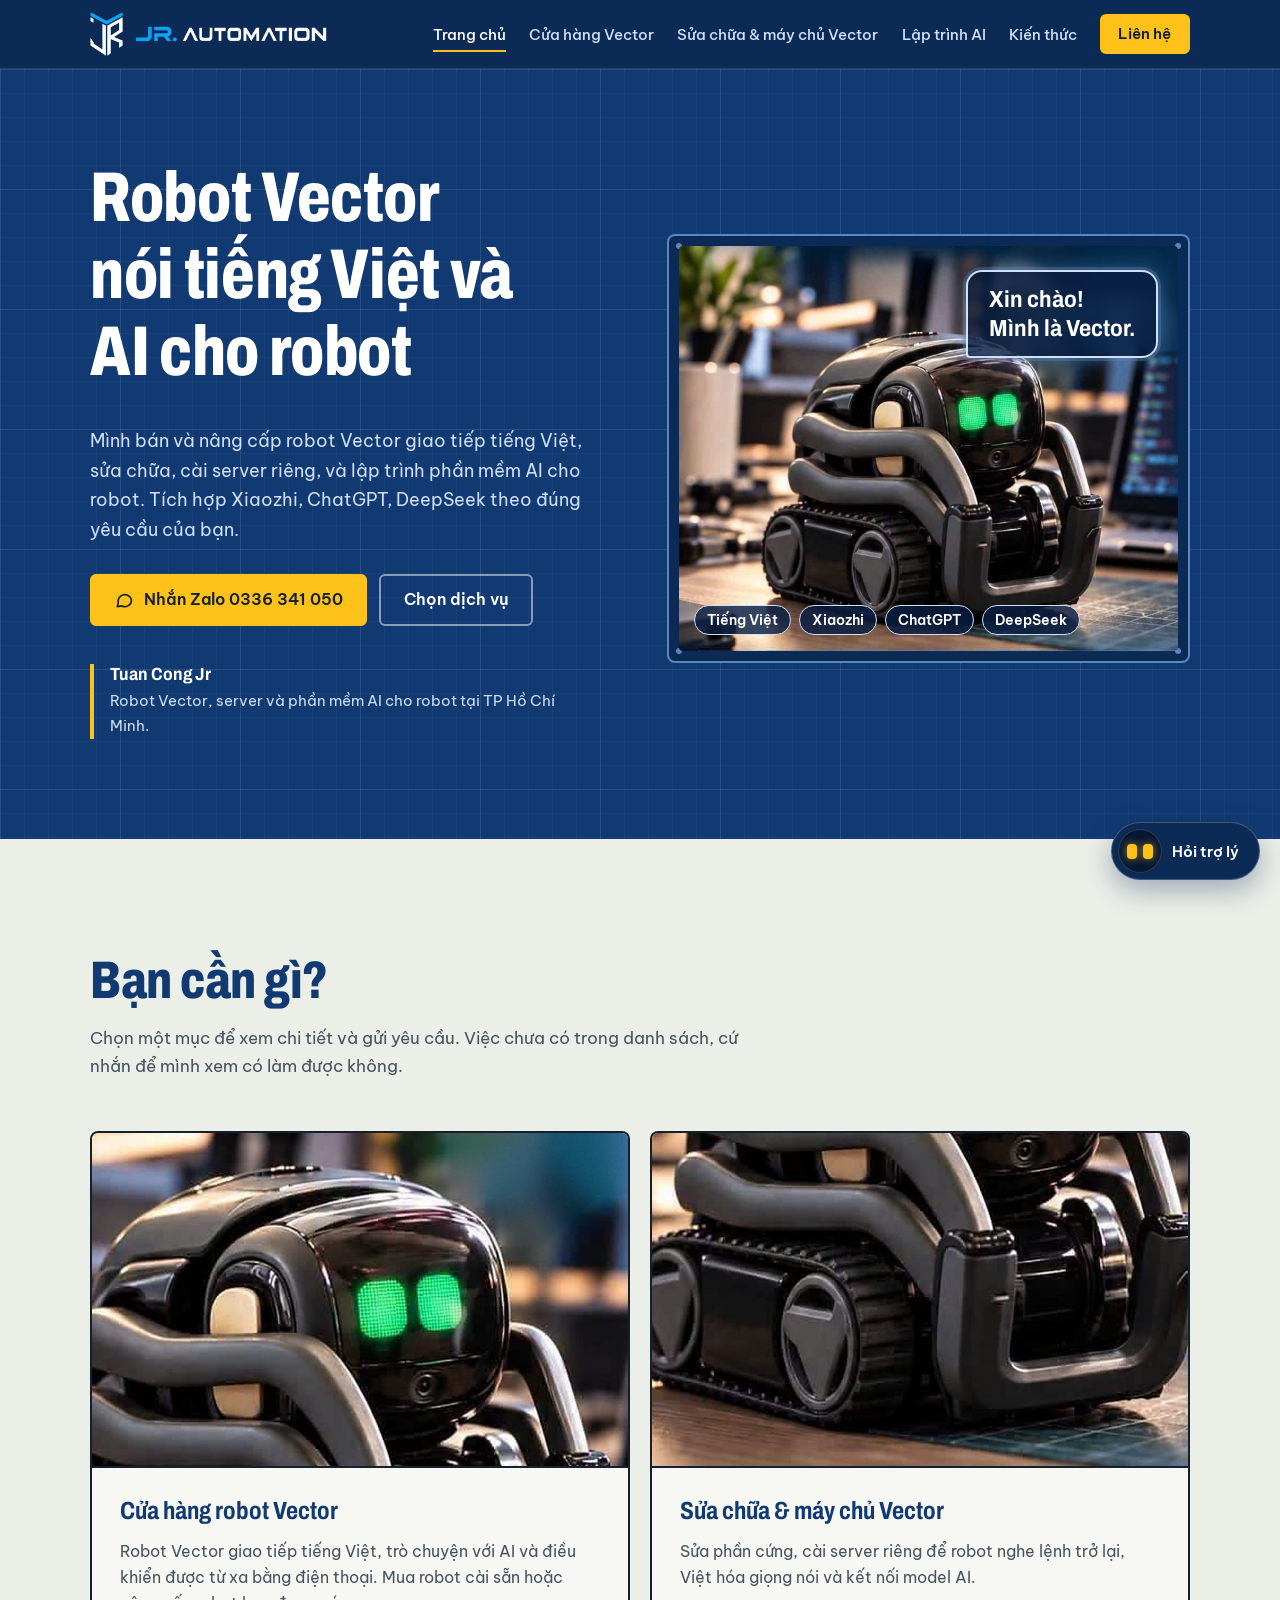
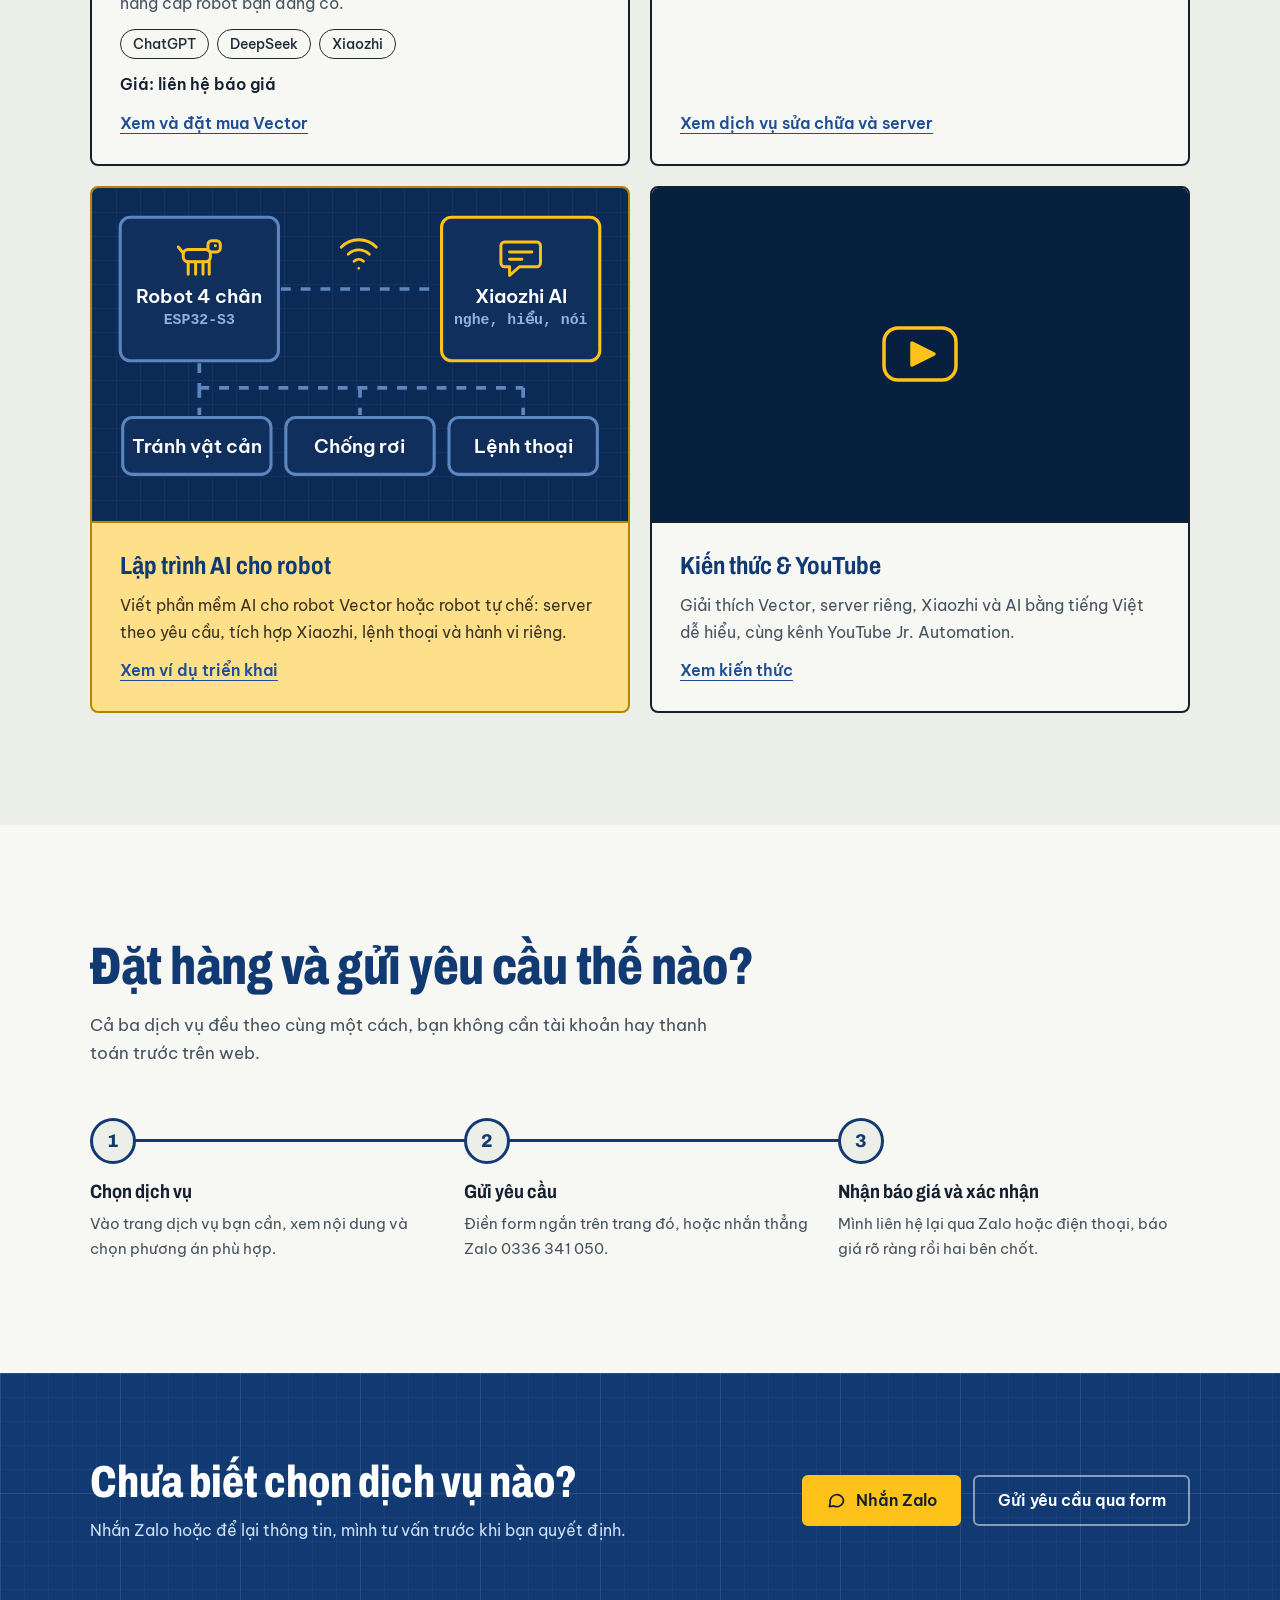
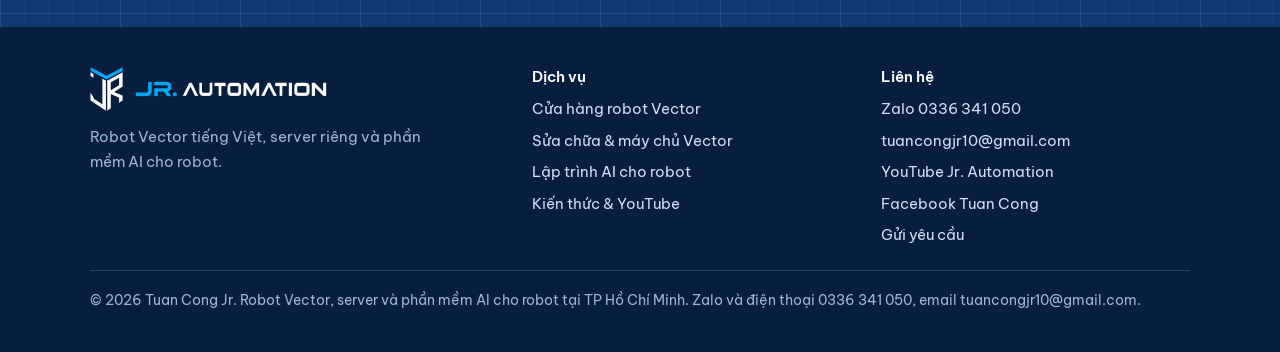
==== index.html @ 3cc57e96 "Trợ lý: xưng em, gọi khách anh/chị; thêm bảo hành sửa chữa 6 tháng Co-Authored-By: Claude Opus 5.5 <" ====
<!DOCTYPE html>
<html lang="vi">
<head>
<meta charset="utf-8">
<meta name="viewport" content="width=device-width, initial-scale=1">
<title>Jr. Automation | Robot Vector tiếng Việt và lập trình AI cho robot</title>
<meta name="description" content="Bán và nâng cấp robot Vector giao tiếp tiếng Việt, sửa chữa, cài server riêng, lập trình phần mềm AI cho robot, tích hợp Xiaozhi, ChatGPT, DeepSeek tại TP.HCM. Zalo 0336 341 050.">
<meta name="author" content="Tuan Cong Jr">
<meta name="theme-color" content="#0B2A55">
<link rel="canonical" href="https://tuancongjr10.github.io/jrautomation/">
<link rel="icon" type="image/png" sizes="32x32" href="assets/img/favicon-32.png">
<link rel="icon" type="image/png" sizes="64x64" href="assets/img/favicon-64.png">
<link rel="apple-touch-icon" href="assets/img/apple-touch-icon.png">

<meta property="og:type" content="website">
<meta property="og:locale" content="vi_VN">
<meta property="og:site_name" content="Jr. Automation">
<meta property="og:title" content="Jr. Automation | Robot Vector tiếng Việt và lập trình AI cho robot">
<meta property="og:description" content="Robot Vector tiếng Việt, server riêng và phần mềm AI cho robot, tích hợp Xiaozhi, ChatGPT, DeepSeek.">
<meta property="og:url" content="https://tuancongjr10.github.io/jrautomation/">
<meta property="og:image" content="https://tuancongjr10.github.io/jrautomation/assets/img/og-image.png">
<meta property="og:image:width" content="1200">
<meta property="og:image:height" content="630">
<meta name="twitter:card" content="summary_large_image">

<link rel="preload" href="assets/fonts/archivo-latin-wdth-normal.woff2" as="font" type="font/woff2" crossorigin>
<link rel="preload" href="assets/fonts/archivo-vietnamese-wdth-normal.woff2" as="font" type="font/woff2" crossorigin>
<link rel="stylesheet" href="assets/css/style.css?v=20261128d">
<script type="application/ld+json">
{
  "@context": "https://schema.org",
  "@type": "ProfessionalService",
  "name": "Jr. Automation",
  "description": "Bán và nâng cấp robot Vector giao tiếp tiếng Việt, sửa chữa và cài server riêng cho Vector, lập trình phần mềm AI cho robot, tích hợp Xiaozhi, ChatGPT, DeepSeek tại TP Hồ Chí Minh.",
  "url": "https://tuancongjr10.github.io/jrautomation/",
  "image": "https://tuancongjr10.github.io/jrautomation/assets/img/og-image.png",
  "telephone": "+84336341050",
  "email": "tuancongjr10@gmail.com",
  "address": {
    "@type": "PostalAddress",
    "streetAddress": "16i, đường Hiệp Thành 13",
    "addressLocality": "Phường Tân Thới Hiệp",
    "addressRegion": "TP Hồ Chí Minh",
    "addressCountry": "VN"
  },
  "areaServed": "VN",
  "founder": { "@type": "Person", "name": "Tuan Cong" },
  "knowsAbout": ["Robot Vector", "Wire-Pod", "Xiaozhi", "Lập trình AI cho robot", "Server riêng cho robot", "ChatGPT", "DeepSeek"],
  "sameAs": [
    "https://web.facebook.com/cong.idol.773?locale=vi_VN",
    "https://www.youtube.com/channel/UCqWKhlzt7eQtGVNYoNAj-9w"
  ]
}
</script>
</head>
<body>
<a class="skip" href="#noi-dung">Chuyển đến nội dung</a>

<header class="header on-dark">
  <div class="wrap header__row">
    <a class="brand" href="./" aria-label="Jr. Automation, về trang chủ">
      <img class="brand__mark" src="assets/img/logo-mark.png" width="33" height="44" alt="">
      <img class="brand__word" src="assets/img/logo-wordmark.png" width="190" height="16" alt="Jr. Automation">
    </a>
    <button class="nav__toggle" type="button" aria-expanded="false" aria-controls="menu" aria-label="Mở menu">
      <svg viewBox="0 0 24 24" fill="none" stroke="currentColor" stroke-width="2.2" stroke-linecap="round" aria-hidden="true"><path d="M4 7h16M4 12h16M4 17h16"/></svg>
    </button>
    <nav class="nav" id="menu" aria-label="Menu chính">
      <ul class="nav__list">
        <li><a href="./" aria-current="page">Trang chủ</a></li>
        <li><a href="vector-store.html">Cửa hàng Vector</a></li>
        <li><a href="vector-server.html">Sửa chữa &amp; máy chủ Vector</a></li>
        <li><a href="lap-trinh-ai.html">Lập trình AI</a></li>
        <li><a href="kien-thuc.html">Kiến thức</a></li>
        <li><a class="btn btn--amber btn--sm" href="lien-he.html">Liên hệ</a></li>
      </ul>
    </nav>
  </div>
</header>

<main id="noi-dung">

<!-- ================= HERO ================= -->
<section class="hero on-dark" id="top" aria-labelledby="h1">
  <div class="wrap hero__grid">
    <div class="hero__text">
      <h1 id="h1">Robot Vector nói <span class="nw">tiếng Việt</span> và AI cho&nbsp;robot</h1>
      <p class="hero__lead">Mình bán và nâng cấp robot Vector giao tiếp tiếng Việt, sửa chữa, cài server riêng, và lập trình phần mềm AI cho robot. Tích hợp Xiaozhi, ChatGPT, DeepSeek theo đúng yêu cầu của bạn.</p>
      <div class="hero__cta">
        <a class="btn btn--amber" href="https://zalo.me/0336341050" target="_blank" rel="noopener"><svg viewBox="0 0 24 24" fill="none" stroke="currentColor" stroke-width="2" stroke-linecap="round" stroke-linejoin="round" aria-hidden="true"><path d="M21 12a8 8 0 0 1-11.6 7.1L4 20l1-4.6A8 8 0 1 1 21 12z"/></svg>Nhắn Zalo 0336 341 050</a>
        <a class="btn btn--ghost" href="#dich-vu">Chọn dịch vụ</a>
      </div>
      <p class="hero__who"><strong>Tuan Cong Jr</strong>Robot Vector, server và phần mềm AI cho robot tại TP Hồ Chí Minh.</p>
    </div>

    <div class="stage stage--photo">
      <div class="photo-frame">
        <img src="assets/img/vector/vector-hero.jpg" width="782" height="635" alt="Robot Anki Vector màu đen, đôi mắt xanh lá, đặt trên bàn làm việc cạnh máy tính">
        <p class="speech">Xin chào!<br>Mình là Vector.</p>
        <ul class="photo-tags" aria-label="Điểm nổi bật">
          <li>Tiếng Việt</li><li>Xiaozhi</li><li>ChatGPT</li><li>DeepSeek</li>
        </ul>
      </div>
    </div>
  </div>
</section>

<!-- ================= CHỌN DỊCH VỤ ================= -->
<section class="sec" id="dich-vu" aria-labelledby="h-dv">
  <div class="wrap">
    <div class="sec-head">
      <h2 id="h-dv">Bạn cần gì?</h2>
      <p>Chọn một mục để xem chi tiết và gửi yêu cầu. Việc chưa có trong danh sách, cứ nhắn để mình xem có làm được không.</p>
    </div>

    <div class="svc-grid">
      <article class="svc">
        <div class="svc__media"><img src="assets/img/vector/vector-mat.jpg" width="720" height="450" loading="lazy" alt="Cận cảnh mặt robot Vector với hai mắt xanh lá"></div>
        <div class="svc__body">
          <h3>Cửa hàng robot Vector</h3>
          <p>Robot Vector giao tiếp tiếng Việt, trò chuyện với AI và điều khiển được từ xa bằng điện thoại. Mua robot cài sẵn hoặc nâng cấp robot bạn đang có.</p>
          <div class="tile__foot"><div class="chips"><span class="chip">ChatGPT</span><span class="chip">DeepSeek</span><span class="chip">Xiaozhi</span></div><p class="price-line">Giá: liên hệ báo giá</p><a class="tile__go" href="vector-store.html">Xem và đặt mua Vector</a></div>
        </div>
      </article>

      <article class="svc">
        <div class="svc__media"><img src="assets/img/vector/vector-banh-xich.jpg" width="750" height="468" loading="lazy" alt="Cận cảnh bánh xích và khung robot Vector"></div>
        <div class="svc__body">
          <h3>Sửa chữa &amp; máy chủ Vector</h3>
          <p>Sửa phần cứng, cài server riêng để robot nghe lệnh trở lại, Việt hóa giọng nói và kết nối model AI.</p>
          <div class="tile__foot"><a class="tile__go" href="vector-server.html">Xem dịch vụ sửa chữa và server</a></div>
        </div>
      </article>

      <article class="svc svc--amber">
        <div class="svc__media"><svg class="flow" viewBox="0 0 400 250" role="img" aria-label="Sơ đồ: robot 4 chân dùng ESP32-S3 kết nối Xiaozhi, kèm tránh vật cản, chống rơi và lệnh thoại"><rect class="box" x="6" y="14" width="128" height="116" rx="8"/><g class="ico" transform="translate(50.0 26) scale(1.0)"><rect x="7" y="14" width="22" height="10" rx="4"/><rect x="27" y="7" width="10" height="9" rx="3"/><path d="M11 24v10M17 24v10M23 24v10M28 24v10M33 11h.01M7 17l-4-5"/></g><text class="t1" x="70.0" y="83.0" text-anchor="middle">Robot 4 chân</text><text class="t2" x="70.0" y="100.0" text-anchor="middle">ESP32-S3</text><rect class="box box--hot" x="266" y="14" width="128" height="116" rx="8"/><g class="ico" transform="translate(310.0 26) scale(1.0)"><path d="M7 8h26a3 3 0 0 1 3 3v14a3 3 0 0 1-3 3H19l-8 7v-7H7a3 3 0 0 1-3-3V11a3 3 0 0 1 3-3z"/><path d="M11 16h18M11 22h10"/></g><text class="t1" x="330.0" y="83.0" text-anchor="middle">Xiaozhi AI</text><text class="t2" x="330.0" y="100.0" text-anchor="middle">nghe, hiểu, nói</text><path class="wire" d="M136 72H264"/><g class="ico" transform="translate(180 22) scale(0.95)"><path d="M5 17a21 21 0 0 1 30 0M11 23a13 13 0 0 1 18 0M16 29a6 6 0 0 1 8 0M20 35h.01"/></g><rect class="box" x="8" y="176" width="120" height="46" rx="8"/><text class="t1" x="68" y="205" text-anchor="middle">Tránh vật cản</text><rect class="box" x="140" y="176" width="120" height="46" rx="8"/><text class="t1" x="200" y="205" text-anchor="middle">Chống rơi</text><rect class="box" x="272" y="176" width="120" height="46" rx="8"/><text class="t1" x="332" y="205" text-anchor="middle">Lệnh thoại</text><path class="wire" d="M70 132V152M70 152H332M70 152V174M200 152V174M332 152V174"/></svg></div>
        <div class="svc__body">
          <h3>Lập trình AI cho robot</h3>
          <p>Viết phần mềm AI cho robot Vector hoặc robot tự chế: server theo yêu cầu, tích hợp Xiaozhi, lệnh thoại và hành vi riêng.</p>
          <div class="tile__foot"><a class="tile__go" href="lap-trinh-ai.html#vi-du">Xem ví dụ triển khai</a></div>
        </div>
      </article>

      <article class="svc">
        <div class="svc__media"><div class="yt__play" aria-hidden="true"><svg viewBox="0 0 84 84" fill="none" stroke="currentColor" stroke-width="3.5" stroke-linejoin="round"><rect x="6" y="16" width="72" height="52" rx="14"/><path d="M34 31l22 11-22 11z" fill="currentColor"/></svg></div></div>
        <div class="svc__body">
          <h3>Kiến thức &amp; YouTube</h3>
          <p>Giải thích Vector, server riêng, Xiaozhi và AI bằng tiếng Việt dễ hiểu, cùng kênh YouTube Jr. Automation.</p>
          <div class="tile__foot"><a class="tile__go" href="kien-thuc.html">Xem kiến thức</a></div>
        </div>
      </article>
    </div>
  </div>
</section>

<!-- ================= ĐẶT HÀNG ================= -->
<section class="sec sec--panel" id="cach-dat" aria-labelledby="h-cd">
  <div class="wrap">
    <div class="sec-head">
      <h2 id="h-cd">Đặt hàng và gửi yêu cầu thế nào?</h2>
      <p>Cả ba dịch vụ đều theo cùng một cách, bạn không cần tài khoản hay thanh toán trước trên web.</p>
    </div>
    <ol class="steps steps--3" style="list-style:none;padding:0;margin:0">
      <li class="step"><span class="step__n" aria-hidden="true">1</span><h3>Chọn dịch vụ</h3><p>Vào trang dịch vụ bạn cần, xem nội dung và chọn phương án phù hợp.</p></li>
      <li class="step"><span class="step__n" aria-hidden="true">2</span><h3>Gửi yêu cầu</h3><p>Điền form ngắn trên trang đó, hoặc nhắn thẳng Zalo 0336 341 050.</p></li>
      <li class="step"><span class="step__n" aria-hidden="true">3</span><h3>Nhận báo giá và xác nhận</h3><p>Mình liên hệ lại qua Zalo hoặc điện thoại, báo giá rõ ràng rồi hai bên chốt.</p></li>
    </ol>
  </div>
</section>

<!-- ================= KÊU GỌI ================= -->
<section class="cta contact on-dark" aria-labelledby="h-cta">
  <div class="wrap cta__row">
    <div>
      <h2 id="h-cta">Chưa biết chọn dịch vụ nào?</h2>
      <p>Nhắn Zalo hoặc để lại thông tin, mình tư vấn trước khi bạn quyết định.</p>
    </div>
    <div class="cta__btns">
      <a class="btn btn--amber" href="https://zalo.me/0336341050" target="_blank" rel="noopener"><svg viewBox="0 0 24 24" fill="none" stroke="currentColor" stroke-width="2" stroke-linecap="round" stroke-linejoin="round" aria-hidden="true"><path d="M21 12a8 8 0 0 1-11.6 7.1L4 20l1-4.6A8 8 0 1 1 21 12z"/></svg>Nhắn Zalo</a>
      <a class="btn btn--ghost" href="lien-he.html">Gửi yêu cầu qua form</a>
    </div>
  </div>
</section>

</main>

<footer class="footer on-dark">
  <div class="wrap">
    <div class="footer__cols">
      <div>
        <a class="brand" href="./" aria-label="Jr. Automation, về trang chủ">
          <img class="brand__mark" src="assets/img/logo-mark.png" width="33" height="44" alt="">
          <img class="brand__word" src="assets/img/logo-wordmark.png" width="190" height="16" alt="Jr. Automation">
        </a>
        <p class="footer__tag">Robot Vector tiếng Việt, server riêng và phần mềm AI cho robot.</p>
      </div>
      <div>
        <h2>Dịch vụ</h2>
        <ul>
          <li><a href="vector-store.html">Cửa hàng robot Vector</a></li>
          <li><a href="vector-server.html">Sửa chữa &amp; máy chủ Vector</a></li>
          <li><a href="lap-trinh-ai.html">Lập trình AI cho robot</a></li>
          <li><a href="kien-thuc.html">Kiến thức &amp; YouTube</a></li>
        </ul>
      </div>
      <div>
        <h2>Liên hệ</h2>
        <ul>
          <li><a href="https://zalo.me/0336341050" target="_blank" rel="noopener">Zalo 0336 341 050</a></li>
          <li><a href="mailto:tuancongjr10@gmail.com">tuancongjr10@gmail.com</a></li>
          <li><a href="https://www.youtube.com/channel/UCqWKhlzt7eQtGVNYoNAj-9w" target="_blank" rel="noopener">YouTube Jr. Automation</a></li>
          <li><a href="https://web.facebook.com/cong.idol.773?locale=vi_VN" target="_blank" rel="noopener">Facebook Tuan Cong</a></li>
          <li><a href="lien-he.html">Gửi yêu cầu</a></li>
        </ul>
      </div>
    </div>
    <p class="footer__copy">© 2026 Tuan Cong Jr. Robot Vector, server và phần mềm AI cho robot tại TP Hồ Chí Minh. Zalo và điện thoại 0336 341 050, email tuancongjr10@gmail.com.</p>
  </div>
</footer>

<!-- Thanh liên hệ nhanh trên điện thoại -->
<div class="mbar on-dark">
  <a class="btn btn--ghost" href="tel:+84336341050">Gọi ngay</a>
  <a class="btn btn--amber" href="https://zalo.me/0336341050" target="_blank" rel="noopener">Nhắn Zalo</a>
</div>

<script src="assets/js/main.js?v=20261128d" defer></script>
<script src="assets/js/chatbot.js?v=20261128d" defer></script>
</body>
</html>
---- assets/css/style.css ----
/* Jr. Automation — style.css
   Ý tưởng: bản vẽ điện (blueprint) + bảng ladder. Màu lấy từ tủ điện:
   sơn xám men, xanh bản vẽ, đèn báo vàng hổ phách. */

/* ---------- Font (tự host, không phụ thuộc Google) ---------- */
@font-face{font-family:"Archivo";font-style:normal;font-weight:100 900;font-stretch:62% 125%;font-display:swap;
  src:url("../fonts/archivo-vietnamese-wdth-normal.woff2") format("woff2");
  unicode-range:U+0102-0103,U+0110-0111,U+0128-0129,U+0168-0169,U+01A0-01A1,U+01AF-01B0,U+0300-0301,U+0303-0304,U+0308-0309,U+0323,U+0329,U+1EA0-1EF9,U+20AB}
@font-face{font-family:"Archivo";font-style:normal;font-weight:100 900;font-stretch:62% 125%;font-display:swap;
  src:url("../fonts/archivo-latin-wdth-normal.woff2") format("woff2");
  unicode-range:U+0000-00FF,U+0131,U+0152-0153,U+02BB-02BC,U+02C6,U+02DA,U+02DC,U+0304,U+0308,U+0329,U+2000-206F,U+20AC,U+2122,U+2191,U+2193,U+2212,U+2215,U+FEFF,U+FFFD}
@font-face{font-family:"Be Vietnam Pro";font-style:normal;font-weight:400;font-display:swap;
  src:url("../fonts/be-vietnam-pro-vietnamese-400-normal.woff2") format("woff2");
  unicode-range:U+0102-0103,U+0110-0111,U+0128-0129,U+0168-0169,U+01A0-01A1,U+01AF-01B0,U+0300-0301,U+0303-0304,U+0308-0309,U+0323,U+0329,U+1EA0-1EF9,U+20AB}
@font-face{font-family:"Be Vietnam Pro";font-style:normal;font-weight:400;font-display:swap;
  src:url("../fonts/be-vietnam-pro-latin-400-normal.woff2") format("woff2");
  unicode-range:U+0000-00FF,U+0131,U+0152-0153,U+02BB-02BC,U+02C6,U+02DA,U+02DC,U+0304,U+0308,U+0329,U+2000-206F,U+20AC,U+2122,U+2191,U+2193,U+2212,U+2215,U+FEFF,U+FFFD}
@font-face{font-family:"Be Vietnam Pro";font-style:normal;font-weight:500;font-display:swap;
  src:url("../fonts/be-vietnam-pro-vietnamese-500-normal.woff2") format("woff2");
  unicode-range:U+0102-0103,U+0110-0111,U+0128-0129,U+0168-0169,U+01A0-01A1,U+01AF-01B0,U+0300-0301,U+0303-0304,U+0308-0309,U+0323,U+0329,U+1EA0-1EF9,U+20AB}
@font-face{font-family:"Be Vietnam Pro";font-style:normal;font-weight:500;font-display:swap;
  src:url("../fonts/be-vietnam-pro-latin-500-normal.woff2") format("woff2");
  unicode-range:U+0000-00FF,U+0131,U+0152-0153,U+02BB-02BC,U+02C6,U+02DA,U+02DC,U+0304,U+0308,U+0329,U+2000-206F,U+20AC,U+2122,U+2191,U+2193,U+2212,U+2215,U+FEFF,U+FFFD}
@font-face{font-family:"Be Vietnam Pro";font-style:normal;font-weight:600;font-display:swap;
  src:url("../fonts/be-vietnam-pro-vietnamese-600-normal.woff2") format("woff2");
  unicode-range:U+0102-0103,U+0110-0111,U+0128-0129,U+0168-0169,U+01A0-01A1,U+01AF-01B0,U+0300-0301,U+0303-0304,U+0308-0309,U+0323,U+0329,U+1EA0-1EF9,U+20AB}
@font-face{font-family:"Be Vietnam Pro";font-style:normal;font-weight:600;font-display:swap;
  src:url("../fonts/be-vietnam-pro-latin-600-normal.woff2") format("woff2");
  unicode-range:U+0000-00FF,U+0131,U+0152-0153,U+02BB-02BC,U+02C6,U+02DA,U+02DC,U+0304,U+0308,U+0329,U+2000-206F,U+20AC,U+2122,U+2191,U+2193,U+2212,U+2215,U+FEFF,U+FFFD}

/* ---------- Token ---------- */
:root{
  --paper:#ECEEE8;        /* sơn men tủ điện */
  --panel:#F7F8F4;
  --ink:#14202E;
  --ink-2:#46535F;
  --blue:#123A72;         /* xanh bản vẽ */
  --blue-deep:#0B2A55;
  --blue-mid:#1F4E92;
  --bp-line:#5C86BE;      /* nét bản vẽ */
  --ice:#CFE0F7;
  --amber:#FFC21A;        /* đèn báo có điện */
  --amber-soft:#FFE08A;
  --red:#D6342B;
  --green:#2E9E5B;
  --rule:#C5CBC2;
  --focus:#1F4E92;
  --head:"Archivo",system-ui,-apple-system,"Segoe UI",Roboto,sans-serif;
  --body:"Be Vietnam Pro",system-ui,-apple-system,"Segoe UI",Roboto,sans-serif;
  --mono:ui-monospace,SFMono-Regular,Menlo,Consolas,monospace;
  --r:8px;
}

*,*::before,*::after{box-sizing:border-box}
html{scroll-behavior:smooth;-webkit-text-size-adjust:100%}
body{margin:0;background:var(--paper);color:var(--ink);font:400 1rem/1.65 var(--body);-webkit-font-smoothing:antialiased}
img,svg{max-width:100%}
a{color:inherit}
h1,h2,h3,p,ul,dl,dd{margin:0}
ul{padding:0;list-style:none}
:focus-visible{outline:3px solid var(--focus);outline-offset:3px;border-radius:4px}
.on-dark :focus-visible{outline-color:var(--amber)}
.skip{position:absolute;left:-999px;top:8px;background:var(--amber);color:var(--ink);padding:10px 16px;border-radius:6px;z-index:100;font-weight:600}
.skip:focus{left:12px}
[id]{scroll-margin-top:84px}

.wrap{width:100%;max-width:1180px;margin-inline:auto;padding-inline:clamp(20px,4vw,40px)}
.sec{padding-block:clamp(64px,9vw,112px)}
.sec--panel{background:var(--panel)}
.nw{white-space:nowrap}

/* ---------- Nút ---------- */
.btn{display:inline-flex;align-items:center;justify-content:center;gap:.6em;padding:.85em 1.4em;min-height:48px;border:2px solid transparent;border-radius:6px;font:600 1rem/1.2 var(--body);text-decoration:none;cursor:pointer;transition:background-color .15s,border-color .15s,color .15s}
.btn svg{width:1.25em;height:1.25em;flex:none}
.btn--amber{background:var(--amber);border-color:var(--amber);color:var(--ink)}
.btn--amber:hover{background:#FFD04D;border-color:#FFD04D}
.btn--ghost{border-color:rgba(255,255,255,.5);color:#fff}
.btn--ghost:hover{border-color:#fff;background:rgba(255,255,255,.08)}
.btn--blue{background:var(--blue);border-color:var(--blue);color:#fff}
.btn--blue:hover{background:var(--blue-mid);border-color:var(--blue-mid)}
.btn--sm{min-height:40px;padding:.55em 1.1em;font-size:.95rem}

/* ---------- Header ---------- */
.header{position:sticky;top:0;z-index:50;background:var(--blue-deep);color:#fff;border-bottom:1px solid rgba(255,255,255,.12)}
.header__row{display:flex;align-items:center;justify-content:space-between;gap:20px;min-height:68px}
.brand{display:flex;align-items:center;gap:12px;text-decoration:none;color:#fff}
.brand img{display:block;max-width:none;flex:none}
.brand__mark{height:44px;width:auto}
.brand__word{height:16px;width:auto}
.nav__list{display:flex;align-items:center;gap:clamp(14px,1.8vw,24px)}
.nav__list a:not(.btn){color:var(--ice);text-decoration:none;font-weight:500;font-size:.95rem;padding:6px 0;border-bottom:2px solid transparent}
.nav__list a:not(.btn):hover,.nav__list a[aria-current="page"]:not(.btn){color:#fff;border-bottom-color:var(--amber)}
.nav__toggle{display:none;background:none;border:2px solid rgba(255,255,255,.4);color:#fff;border-radius:6px;width:46px;height:46px;cursor:pointer;align-items:center;justify-content:center}
.nav__toggle svg{width:24px;height:24px}

/* ---------- Hero ---------- */
.hero{position:relative;overflow:hidden;color:#fff;background-color:var(--blue);
  background-image:
    linear-gradient(rgba(255,255,255,.07) 1px,transparent 1px),
    linear-gradient(90deg,rgba(255,255,255,.07) 1px,transparent 1px),
    linear-gradient(rgba(255,255,255,.035) 1px,transparent 1px),
    linear-gradient(90deg,rgba(255,255,255,.035) 1px,transparent 1px);
  background-size:120px 120px,120px 120px,24px 24px,24px 24px;
  padding-block:clamp(48px,7vw,92px) clamp(56px,8vw,100px)}
.hero__grid{display:grid;grid-template-columns:minmax(0,1fr) minmax(0,1.02fr);gap:clamp(32px,5vw,72px);align-items:center}
.hero h1{font:800 clamp(2.55rem,5.5vw,4.5rem)/1.1 var(--head);font-stretch:74%;letter-spacing:-.005em;text-wrap:balance;margin-bottom:.5em}
.hero__lead{font-size:1.12rem;color:var(--ice);max-width:34em}
.hero__cta{display:flex;flex-wrap:wrap;gap:12px;margin-top:30px}
.hero__who{margin-top:38px;padding-left:16px;border-left:4px solid var(--amber);color:var(--ice);font-size:.95rem;max-width:32em}
.hero__who strong{display:block;color:#fff;font:700 1.1rem/1.3 var(--head);font-stretch:88%;margin-bottom:2px}

/* Bảng mô phỏng */
.stage{position:relative;background:var(--blue-deep);border:2px solid var(--bp-line);border-radius:var(--r);padding:20px 18px 18px;
  background-image:radial-gradient(circle,var(--bp-line) 2.5px,transparent 3.5px),radial-gradient(circle,var(--bp-line) 2.5px,transparent 3.5px),radial-gradient(circle,var(--bp-line) 2.5px,transparent 3.5px),radial-gradient(circle,var(--bp-line) 2.5px,transparent 3.5px);
  background-size:8px 8px;background-repeat:no-repeat;
  background-position:6px 6px,calc(100% - 6px) 6px,6px calc(100% - 6px),calc(100% - 6px) calc(100% - 6px)}
.stage__title{font:600 .9rem/1.4 var(--body);color:var(--ice);margin:0 8px 10px}
.stage svg{display:block;width:100%;height:auto}
.stage__note{margin:14px 8px 0;font-size:.875rem;line-height:1.55;color:var(--ice)}




/* ---------- Tiêu đề mục ---------- */
.sec-head{max-width:42rem;margin-bottom:clamp(32px,4vw,56px)}
.sec-head h1,.sec-head h2,.h2{font:800 clamp(2.05rem,4.3vw,3.3rem)/1.12 var(--head);font-stretch:76%;letter-spacing:-.005em;color:var(--blue);text-wrap:balance}
.sec-head p{margin-top:14px;color:var(--ink-2);font-size:1.07rem;max-width:38em}

/* ---------- Dịch vụ ---------- */
.bento{display:grid;grid-template-columns:repeat(6,minmax(0,1fr));gap:16px}
.tile{grid-column:span 2;position:relative;display:flex;flex-direction:column;gap:14px;padding:clamp(22px,2.6vw,32px);background:var(--panel);border:2px solid var(--ink);border-radius:var(--r)}
.tile--wide{grid-column:span 4}
.tile--half{grid-column:span 3}
.tile--blue{background:var(--blue);border-color:var(--blue-deep);color:#fff}
.tile--amber{background:var(--amber-soft);border-color:#B78400}
.tile__icon{width:44px;height:44px;flex:none;fill:none;stroke:currentColor;stroke-width:2.2;stroke-linecap:round;stroke-linejoin:round;color:var(--blue-mid)}
.tile--blue .tile__icon{color:var(--amber)}
.tile h3{font:700 1.55rem/1.18 var(--head);font-stretch:80%}
.tile p{color:var(--ink-2)}
.tile--blue p{color:var(--ice)}
.tile--amber p{color:#3A3320}
.ticks{display:grid;gap:9px}
.ticks li{position:relative;padding-left:20px}
.ticks li::before{content:"";position:absolute;left:0;top:.62em;width:9px;height:9px;background:var(--blue-mid);border-radius:2px}
.tile--blue .ticks li::before{background:var(--amber)}
.tile--wide .ticks{grid-template-columns:repeat(2,minmax(0,1fr));column-gap:28px}
.chips{display:flex;flex-wrap:wrap;gap:8px;margin-top:auto;padding-top:6px}
.chip{padding:4px 12px;border:1.5px solid currentColor;border-radius:999px;font-size:.85rem;font-weight:500;line-height:1.5;opacity:.95}
.tile--blue .chip{color:var(--ice)}

/* ---------- Dự án ---------- */
.proj{display:grid;grid-template-columns:minmax(180px,250px) minmax(0,1fr);gap:clamp(20px,4vw,56px);padding-block:30px;border-top:2px solid var(--ink)}
.proj:last-child{border-bottom:2px solid var(--ink)}
.proj__meta{color:var(--ink-2);font-size:.95rem;line-height:1.5}
.proj__meta b{display:block;color:var(--ink);font-weight:600;margin-bottom:2px}
.proj h3{font:700 1.6rem/1.2 var(--head);font-stretch:80%;color:var(--blue);margin-bottom:10px;text-wrap:balance}
.proj--lead h3{font-size:clamp(1.9rem,3.2vw,2.5rem);font-stretch:76%}
.proj p{max-width:46em;color:var(--ink-2)}
.proj .chips{margin-top:16px;padding-top:0}
.proj .chip{color:var(--blue);border-color:var(--bp-line)}
.proj__link{display:inline-block;margin-top:14px;font-weight:600;color:var(--blue-mid);text-underline-offset:4px}
.proj__link:hover{color:var(--blue)}

/* ---------- Quy trình ---------- */
.steps{counter-reset:s;display:grid;grid-template-columns:repeat(5,minmax(0,1fr));gap:22px;position:relative}
.steps::before{content:"";position:absolute;left:23px;width:calc(80% + 17.6px);top:21px;height:3px;background:var(--blue)}
.step{position:relative}
.step__n{position:relative;display:grid;place-items:center;width:46px;height:46px;border-radius:50%;background:var(--paper);border:3px solid var(--blue);font:800 1.15rem/1 var(--head);color:var(--blue);margin-bottom:16px}
.step h3{font:700 1.2rem/1.25 var(--head);font-stretch:84%;margin-bottom:8px;color:var(--ink)}
.step p{font-size:.95rem;color:var(--ink-2);line-height:1.6}
.steps--3{grid-template-columns:repeat(3,minmax(0,1fr))}
.steps--3::before{width:calc(66.667% + 14.667px)}
.steps--4{grid-template-columns:repeat(4,minmax(0,1fr))}
.steps--4::before{width:calc(75% + 16.5px)}

/* ---------- Giới thiệu ---------- */
.about{display:grid;grid-template-columns:minmax(0,.8fr) minmax(0,1.4fr);gap:clamp(32px,6vw,88px);align-items:start}
.id{position:sticky;top:96px;background:var(--blue);color:#fff;border-radius:var(--r);padding:30px 28px;overflow:hidden;
  background-image:linear-gradient(rgba(255,255,255,.07) 1px,transparent 1px),linear-gradient(90deg,rgba(255,255,255,.07) 1px,transparent 1px);background-size:28px 28px}
.id__logo{display:block;height:96px;width:auto;margin-bottom:20px}
.id h3{font:800 1.9rem/1.15 var(--head);font-stretch:78%}
.id p{color:var(--ice);margin-top:6px;font-size:.98rem}
.id__rail{display:flex;gap:14px;margin-top:22px;flex-wrap:wrap}
.id__rail a{color:#fff;font-weight:600;text-underline-offset:4px;font-size:.95rem}
.about__text p+p{margin-top:14px}
.about__text p{max-width:40em;color:var(--ink-2);font-size:1.05rem}
.about__text .h2{margin-bottom:20px}
.skills{margin-top:30px;display:grid;gap:0;border-top:2px solid var(--ink)}
.skills div{display:grid;grid-template-columns:190px minmax(0,1fr);gap:16px;padding:14px 0;border-bottom:1px solid var(--rule)}
.skills dt{font-weight:600;color:var(--ink)}
.skills dd{color:var(--ink-2)}
.how{margin-top:28px;display:grid;gap:12px}
.how li{position:relative;padding-left:26px;color:var(--ink-2)}
.how li::before{content:"";position:absolute;left:0;top:.5em;width:14px;height:3px;background:var(--blue);box-shadow:0 8px 0 var(--blue)}
.how li{padding-left:26px}
.how li b{color:var(--ink);font-weight:600}

/* ---------- Hỏi đáp ---------- */
.faq{max-width:52rem}
.faq details{border-top:1px solid var(--rule)}
.faq details:last-child{border-bottom:1px solid var(--rule)}
.faq summary{list-style:none;cursor:pointer;display:flex;justify-content:space-between;align-items:center;gap:20px;padding:20px 4px;font:700 1.2rem/1.35 var(--head);font-stretch:88%;color:var(--ink)}
.faq summary::-webkit-details-marker{display:none}
.faq summary::after{content:"";flex:none;width:14px;height:14px;background:
  linear-gradient(var(--blue),var(--blue)) center/100% 3px no-repeat,
  linear-gradient(var(--blue),var(--blue)) center/3px 100% no-repeat;transition:transform .2s}
.faq details[open] summary::after{transform:rotate(45deg)}
.faq details>div{padding:0 4px 22px;max-width:44em;color:var(--ink-2)}
.faq details>div p+p,.faq details>div ul{margin-top:10px}
.faq details>div ul li{position:relative;padding-left:20px;margin-top:6px}
.faq details>div ul li::before{content:"";position:absolute;left:0;top:.62em;width:8px;height:8px;background:var(--blue-mid);border-radius:2px}

/* ---------- Liên hệ ---------- */
.contact{position:relative;color:#fff;background-color:var(--blue);
  background-image:
    linear-gradient(rgba(255,255,255,.07) 1px,transparent 1px),
    linear-gradient(90deg,rgba(255,255,255,.07) 1px,transparent 1px),
    linear-gradient(rgba(255,255,255,.035) 1px,transparent 1px),
    linear-gradient(90deg,rgba(255,255,255,.035) 1px,transparent 1px);
  background-size:120px 120px,120px 120px,24px 24px,24px 24px}
.contact .sec-head h1,.contact .sec-head h2{color:#fff}
.contact .sec-head p{color:var(--ice)}
.contact__grid{display:grid;grid-template-columns:minmax(0,.95fr) minmax(0,1.05fr);gap:clamp(28px,5vw,64px);align-items:start}
.info{display:grid;gap:22px}
.info li{display:grid;grid-template-columns:44px minmax(0,1fr);gap:14px;align-items:start}
.info__ico{display:grid;place-items:center;width:44px;height:44px;border:2px solid var(--bp-line);border-radius:6px;color:var(--amber)}
.info__ico svg{width:22px;height:22px;fill:none;stroke:currentColor;stroke-width:2;stroke-linecap:round;stroke-linejoin:round}
.info__k{display:block;color:var(--ice);font-size:.9rem;line-height:1.4}
.info__v{font:700 1.25rem/1.35 var(--head);font-stretch:90%;color:#fff;text-decoration:none;overflow-wrap:anywhere}
a.info__v:hover{text-decoration:underline;text-underline-offset:4px}
.info__v--plain{font-weight:600;font-family:var(--body);font-size:1.02rem;line-height:1.55;font-stretch:100%}
.info__sub{display:inline-block;margin-top:4px;color:var(--amber-soft);font-size:.92rem}

.form{background:var(--panel);color:var(--ink);border-radius:var(--r);border:2px solid var(--ink);padding:clamp(22px,3vw,34px);display:grid;gap:16px}
.form h3{font:800 1.6rem/1.2 var(--head);font-stretch:80%;color:var(--blue)}
.form__row{display:grid;grid-template-columns:1fr 1fr;gap:16px}
.field{display:grid;gap:6px}
.field label{font-weight:600;font-size:.95rem}
.field input,.field select,.field textarea{width:100%;font:400 1rem/1.5 var(--body);color:var(--ink);background:#fff;border:2px solid #8D9AA8;border-radius:6px;padding:11px 12px;min-height:48px}
.field textarea{min-height:130px;resize:vertical}
.field input:focus,.field select:focus,.field textarea:focus{border-color:var(--blue);outline:3px solid rgba(31,78,146,.35);outline-offset:0}
.field small{color:var(--ink-2);font-size:.85rem;line-height:1.4}
.form .hp{position:absolute;left:-9999px;width:1px;height:1px;opacity:0}
.form__foot{display:flex;flex-wrap:wrap;align-items:center;gap:14px}
.form__foot span{color:var(--ink-2);font-size:.9rem;max-width:22em;line-height:1.45}

/* ---------- Footer ---------- */
.footer{background:#071E3F;color:var(--ice);padding-block:40px;font-size:.93rem}
.footer__row{display:flex;flex-wrap:wrap;gap:20px 40px;justify-content:space-between;align-items:center}
.footer nav{display:flex;flex-wrap:wrap;gap:8px 22px}
.footer a{text-decoration:none;color:var(--ice)}
.footer a:hover{color:#fff;text-decoration:underline;text-underline-offset:4px}
.footer__copy{margin-top:22px;padding-top:18px;border-top:1px solid rgba(255,255,255,.14);color:#9DB6D8;font-size:.88rem}

/* ---------- Thanh liên hệ nhanh (điện thoại) ---------- */
.mbar{display:none}

/* ---------- Trang cảm ơn / 404 ---------- */
.solo{min-height:calc(100vh - 68px);display:grid;align-items:center;padding-block:64px}
.solo .h2{margin-bottom:14px}
.solo p{max-width:34em;color:var(--ink-2);font-size:1.08rem}
.solo .btn{margin-top:26px}

/* ---------- Responsive ---------- */
@media (max-width:1000px){
  .hero__grid{grid-template-columns:minmax(0,1fr)}
  .steps{grid-template-columns:minmax(0,1fr);gap:0}
  .steps::before{display:none}
  .step:not(:last-child)::after{content:"";position:absolute;left:22px;top:46px;bottom:0;width:3px;background:var(--blue)}
  .step{padding:0 0 28px 70px}
  .step__n{position:absolute;left:0;top:0;margin:0}
  .about{grid-template-columns:minmax(0,1fr)}
  .id{position:relative;top:auto}
  .contact__grid{grid-template-columns:minmax(0,1fr)}
}
@media (max-width:1120px){
  .nav__toggle{display:inline-flex}
  .nav{position:absolute;left:0;right:0;top:100%;background:var(--blue-deep);border-bottom:1px solid rgba(255,255,255,.12);display:none}
  .nav.open{display:block}
  .nav__list{flex-direction:column;align-items:stretch;gap:0;padding:8px clamp(20px,4vw,40px) 20px}
  .nav__list li{border-bottom:1px solid rgba(255,255,255,.1)}
  .nav__list a:not(.btn){display:block;padding:14px 0;font-size:1.05rem;border-bottom:0}
  .nav__list a[aria-current="page"]:not(.btn){color:var(--amber)}
  .nav__list li:last-child{border:0;padding-top:16px}
  .nav__list .btn{width:100%}
}
@media (max-width:900px){
  .tile,.tile--wide{grid-column:span 6}
  .tile--half{grid-column:span 3}
  .proj{grid-template-columns:minmax(0,1fr);gap:10px}
}
@media (max-width:720px){
  body{padding-bottom:76px}
  .mbar{display:flex;gap:10px;position:fixed;left:0;right:0;bottom:0;z-index:60;padding:10px 14px calc(10px + env(safe-area-inset-bottom));background:var(--blue-deep);border-top:1px solid rgba(255,255,255,.18)}
  .mbar .btn{flex:1;min-height:50px}
  .form__row{grid-template-columns:minmax(0,1fr)}
  .tile--wide .ticks{grid-template-columns:minmax(0,1fr)}
  .skills div{grid-template-columns:minmax(0,1fr);gap:2px}
  .hmi{grid-template-columns:1fr 1fr}
  .hmi__state{grid-column:1 / -1;order:3;padding:2px 4px}
  .hmi__count{grid-column:1 / -1;order:4;text-align:left;display:flex;align-items:baseline;gap:10px}
  .hmi__count b{display:inline}
}
@media (max-width:600px){
  .tile,.tile--wide,.tile--half{grid-column:span 6}
  .hero__cta .btn{width:100%}
}
@media (prefers-reduced-motion:reduce){
  html{scroll-behavior:auto}
  *,*::before,*::after{transition:none!important}
}

/* =====================================================================
   Mở rộng: nhiều trang (Vector, NACHI, Kiến thức), chọn dịch vụ, gói, form chọn nhanh
   ===================================================================== */

/* ---------- Hero trang con ---------- */
.hero--page{padding-block:clamp(44px,6vw,84px) clamp(52px,7vw,92px)}
.hero--page h1{font-size:clamp(2.35rem,4.8vw,3.9rem)}
.hero .chip{color:var(--ice);border-color:var(--bp-line)}
.hero__chips{display:flex;flex-wrap:wrap;gap:8px;margin-top:22px}
.price-tag{display:inline-flex;align-items:center;gap:10px;margin-top:22px;padding:8px 14px;border:2px solid var(--amber);border-radius:6px;color:var(--amber-soft);font-weight:600;font-size:.95rem}
.price-tag b{color:#fff;font:800 1.05rem/1 var(--head);font-stretch:85%}

/* ---------- Bản vẽ cánh tay robot (trang chủ) ---------- */
.arm{display:block;width:100%;height:auto}
.arm .grid-l{stroke:rgba(143,178,227,.28);stroke-width:1}
.arm .reach{fill:none;stroke:var(--bp-line);stroke-width:2;stroke-dasharray:6 8}
.arm .ground{stroke:#8FB2E3;stroke-width:4;stroke-linecap:round}
.arm .base{fill:#102F5C;stroke:var(--ice);stroke-width:3}
.arm .link{fill:#102F5C;stroke:var(--ice);stroke-width:3}
.arm .joint{fill:var(--blue-deep);stroke:var(--amber);stroke-width:3.5}
.arm .pin{fill:var(--amber)}
.arm .finger{fill:var(--ice);stroke:var(--ice);stroke-width:2}
.arm .tag{font:600 12.5px var(--mono);fill:#8FB2E3}
.arm .target{fill:var(--amber-soft);stroke:#B78400;stroke-width:2.5}
.arm .a1,.arm .a2,.arm .a3,.arm .f1,.arm .f2{transform-origin:0 0}
.arm .a1{animation:arm1 7.5s ease-in-out infinite alternate}
.arm .a2{animation:arm2 5.2s ease-in-out infinite alternate}
.arm .a3{animation:arm3 3.6s ease-in-out infinite alternate}
.arm .f1{animation:fing1 1.8s ease-in-out infinite alternate}
.arm .f2{animation:fing2 1.8s ease-in-out infinite alternate}
@keyframes arm1{from{transform:rotate(-26deg)}to{transform:rotate(28deg)}}
@keyframes arm2{from{transform:rotate(48deg)}to{transform:rotate(-34deg)}}
@keyframes arm3{from{transform:rotate(-18deg)}to{transform:rotate(30deg)}}
@keyframes fing1{from{transform:translateX(0)}to{transform:translateX(-6px)}}
@keyframes fing2{from{transform:translateX(0)}to{transform:translateX(6px)}}

/* ---------- Ô chọn dịch vụ (trang chủ) ---------- */
.tile__go{margin-top:auto;font-weight:600;color:var(--blue-mid);text-underline-offset:4px;width:fit-content}
.tile__go::after{content:"";position:absolute;inset:0;border-radius:inherit}
.tile--blue .tile__go{color:var(--amber)}
.tile--amber .tile__go{color:var(--blue)}
.tile:has(.tile__go){transition:transform .15s,box-shadow .15s}
.tile:has(.tile__go):hover{transform:translate(-2px,-2px);box-shadow:6px 6px 0 var(--blue)}
.tile:has(.tile__go):focus-within{box-shadow:6px 6px 0 var(--blue)}
.tile--blue:has(.tile__go):hover{box-shadow:6px 6px 0 var(--amber)}
.tile .price-line{font-weight:600;color:var(--ink)}
.tile--blue .price-line{color:#fff}
.ai-row{display:flex;flex-wrap:wrap;gap:8px}

/* ---------- Gói và giá ---------- */
.plans{display:grid;grid-template-columns:repeat(2,minmax(0,1fr));gap:16px}
.plan{display:flex;flex-direction:column;gap:14px;padding:clamp(22px,2.6vw,30px);background:var(--panel);color:var(--ink);border:2px solid var(--ink);border-radius:var(--r)}
.plan--amber{background:var(--amber-soft);border-color:#B78400}
.plan h3{font:700 1.5rem/1.2 var(--head);font-stretch:80%;color:var(--blue)}
.plan .plan__price{font:800 2.5rem/1 var(--head);font-stretch:78%;color:var(--blue);font-variant-numeric:tabular-nums}
.plan .plan__price--text{font-size:1.6rem}
.plan .plan__price small{margin-left:6px;font:500 .95rem var(--body);color:var(--ink-2)}
.plan__note{font-size:.88rem;line-height:1.5;color:var(--ink-2)}
.plan p{color:var(--ink-2)}
.plan .ticks li::before{background:var(--blue-mid)}
.plan .btn{margin-top:auto}
.plans--stack{grid-template-columns:minmax(0,1fr)}

/* ---------- Khung trò chuyện minh họa ---------- */
.chat__head{display:flex;align-items:center;gap:10px;margin:0 8px 14px;font:600 .9rem/1.4 var(--body);color:var(--ice)}
.chat__log{display:grid;gap:12px;margin:0 8px 16px}
.bubble{max-width:86%;padding:11px 15px;border-radius:14px;font-size:1rem;line-height:1.5}
.bubble small{display:block;margin-bottom:3px;font:600 .75rem/1.3 var(--mono);opacity:.75}
.bubble--me{margin-left:auto;background:var(--blue-mid);color:#fff;border-bottom-right-radius:4px}
.bubble--bot{background:var(--panel);color:var(--ink);border-bottom-left-radius:4px}
.chat__foot{display:flex;flex-wrap:wrap;gap:8px;align-items:center;margin:0 8px;color:var(--ice);font-size:.85rem}
.chat__foot .chip{color:var(--ice);border-color:var(--bp-line)}

/* ---------- Sơ đồ kết nối Vector, server, AI ---------- */
.flow{display:block;width:100%;height:auto}
.flow .box{fill:#102F5C;stroke:var(--bp-line);stroke-width:2.5}
.flow .box--hot{stroke:var(--amber)}
.flow .t1{font:700 15px var(--body);fill:#fff}
.flow .t2{font:600 12px var(--mono);fill:#8FB2E3}
.flow .wire{stroke:var(--bp-line);stroke-width:3;fill:none;stroke-dasharray:8 8;animation:flowdash 1.1s linear infinite}
.flow .ico{fill:none;stroke:var(--amber);stroke-width:2.4;stroke-linecap:round;stroke-linejoin:round}
@keyframes flowdash{to{stroke-dashoffset:-16}}

/* ---------- Form: nhóm chọn nhanh ---------- */
fieldset.field{border:0;padding:0;margin:0;min-width:0}
.field legend{padding:0;margin-bottom:6px;font-weight:600;font-size:.95rem}
.choices{display:flex;flex-wrap:wrap;gap:8px}
.choice{position:relative}
.choice input{position:absolute;inset:0;width:100%;height:100%;margin:0;opacity:0;cursor:pointer}
.choice span{display:inline-flex;align-items:center;min-height:44px;padding:8px 14px;border:2px solid #8D9AA8;border-radius:6px;background:#fff;font-weight:500;line-height:1.3;transition:background-color .12s,border-color .12s}
.choice:hover span{border-color:var(--blue-mid)}
.choice input:checked+span{border-color:var(--blue);background:var(--ice);color:var(--blue-deep);font-weight:600}
.choice input:focus-visible+span{outline:3px solid var(--focus);outline-offset:2px}

/* ---------- Thẻ YouTube ---------- */
.yt{display:grid;gap:18px;justify-items:start}
.yt__top{display:flex;align-items:center;gap:16px}
.yt__top img{height:76px;width:auto;display:block}
.yt__name{font:800 1.9rem/1.1 var(--head);font-stretch:78%;color:#fff}
.yt__sub{color:var(--ice);font-size:.95rem}
.yt__play{display:grid;place-items:center;width:100%;aspect-ratio:16/9;border-radius:6px;background:#08203F;border:1px solid #2B5594;color:var(--amber)}
.yt__play svg{width:84px;height:84px}
.yt__video{position:relative;display:block;width:100%;aspect-ratio:16/9;border-radius:6px;overflow:hidden;border:1px solid #2B5594;background:#08203F;color:var(--amber)}
.yt__video img{position:absolute;inset:0;width:100%;height:100%;object-fit:cover;transition:transform .3s}
.yt__btn{position:absolute;inset:0;z-index:1;display:grid;place-items:center}
.yt__btn svg{width:84px;height:84px;transition:transform .2s}
.yt__video:hover img{transform:scale(1.04)}
.yt__video:hover .yt__btn svg,.yt__video:focus-visible .yt__btn svg{transform:scale(1.12)}
.yt__video:focus-visible{outline:3px solid var(--amber);outline-offset:3px}

/* ---------- Dải kêu gọi cuối trang ---------- */
.cta{padding-block:clamp(52px,7vw,84px)}
.cta__row{display:flex;flex-wrap:wrap;gap:24px 48px;align-items:center;justify-content:space-between}
.cta h2{font:800 clamp(1.9rem,3.6vw,2.8rem)/1.12 var(--head);font-stretch:76%;color:#fff;text-wrap:balance;max-width:20em}
.cta p{margin-top:10px;color:var(--ice);max-width:34em}
.cta__btns{display:flex;flex-wrap:wrap;gap:12px}

/* ---------- Khối giải thích ---------- */
.prose{max-width:42em}
.prose p+p{margin-top:14px}
.prose p{color:var(--ink-2);font-size:1.05rem}
.split{display:grid;grid-template-columns:minmax(0,.9fr) minmax(0,1.1fr);gap:clamp(28px,5vw,72px);align-items:start}
.note{margin-top:18px;padding:14px 16px;border-left:4px solid var(--blue);background:var(--panel);color:var(--ink-2);font-size:.95rem;border-radius:0 6px 6px 0}

/* ---------- Chân trang nhiều cột ---------- */
.footer__cols{display:grid;grid-template-columns:minmax(0,1.3fr) repeat(2,minmax(0,1fr));gap:28px 40px}
.footer__cols h2{font:700 .95rem/1.3 var(--body);color:#fff;margin-bottom:10px}
.footer__cols ul{display:grid;gap:7px}
.footer__tag{margin-top:14px;max-width:24em;color:#9DB6D8;font-size:.92rem}

@media (max-width:1000px){
  .split{grid-template-columns:minmax(0,1fr)}
  .footer__cols{grid-template-columns:repeat(2,minmax(0,1fr))}
  .footer__cols>div:first-child{grid-column:1 / -1}
}
@media (max-width:720px){
  .plans{grid-template-columns:minmax(0,1fr)}
  .bubble{max-width:94%}
}
@media (max-width:600px){
  .footer__cols{grid-template-columns:minmax(0,1fr)}
  .cta__btns .btn{width:100%}
}
@media (prefers-reduced-motion:reduce){
  .arm .a1,.arm .a2,.arm .a3,.arm .f1,.arm .f2,.flow .wire{animation:none!important}
  .arm .a1{transform:rotate(8deg)}.arm .a2{transform:rotate(10deg)}.arm .a3{transform:rotate(6deg)}
}

/* Chân ô dịch vụ: chip, giá, liên kết dồn xuống đáy ô */
.tile__foot{margin-top:auto;display:grid;gap:12px;justify-items:start}
.tile__foot .chips,.tile__foot .tile__go{margin-top:0;padding-top:0}

/* =====================================================================
   Trang Vector: ảnh robot, áp phích, bốn tính năng, bảng dấu hiệu
   ===================================================================== */

/* ---------- Khung ảnh trong hero ---------- */
.stage--photo{padding:10px}
.photo-frame{position:relative;overflow:hidden;border-radius:4px;background:#0A1A33;aspect-ratio:782 / 635}
.photo-frame img{display:block;width:100%;height:100%;object-fit:cover}
.speech{position:absolute;top:6%;right:4%;max-width:46%;margin:0;padding:.55em .9em;
  background:rgba(9,30,66,.82);border:2px solid var(--ice);border-radius:16px 16px 16px 4px;
  color:#fff;font:700 clamp(.95rem,1.9vw,1.45rem)/1.25 var(--head);font-stretch:88%;
  box-shadow:0 0 0 3px rgba(92,134,190,.35),0 0 22px rgba(92,134,190,.55)}

/* ---------- Áp phích Vector AI ---------- */
.split--poster{grid-template-columns:minmax(0,.8fr) minmax(0,1fr);align-items:center}
.poster{margin:0}
.poster img{display:block;width:100%;height:auto;border:2px solid var(--blue-deep);border-radius:var(--r);box-shadow:10px 10px 0 var(--ice)}
.poster figcaption{margin-top:20px;font-size:.85rem;color:var(--ink-2)}
.lead-prose{margin-top:18px}
.lead-prose p:first-child{color:var(--ink);font-size:1.12rem}

/* ---------- Bốn tính năng ---------- */
.feats{display:grid;grid-template-columns:repeat(4,minmax(0,1fr));gap:16px}
.feat{display:flex;flex-direction:column;background:var(--paper);border:2px solid var(--ink);border-radius:var(--r);overflow:hidden}
.feat img{display:block;width:100%;height:auto;aspect-ratio:256 / 200;object-fit:cover;border-bottom:2px solid var(--ink)}
.feat__body{display:flex;flex-direction:column;gap:8px;padding:18px 18px 20px;flex:1}
.feat h3{font:700 1.3rem/1.2 var(--head);font-stretch:80%;color:var(--blue)}
.feat p{color:var(--ink-2);font-size:.97rem;line-height:1.55}
.feat .chips{margin-top:auto;padding-top:8px}
.feat .chip{color:var(--blue);border-color:var(--bp-line);font-size:.8rem;padding:2px 10px}

/* ---------- Ba trường hợp khách ---------- */
.plans--3{grid-template-columns:repeat(3,minmax(0,1fr))}
.plans--3 .plan .plan__price--text{font:600 1rem/1.3 var(--body);color:var(--ink-2)}
.plan__who{align-self:flex-start;padding:3px 12px;border-radius:999px;background:var(--ice);color:var(--blue-deep);font:600 .85rem/1.5 var(--body)}
.plan--amber .plan__who{background:#fff}

/* ---------- Server: hình bên cạnh lời giải thích ---------- */
.split--figure{grid-template-columns:minmax(0,.75fr) minmax(0,1.25fr);align-items:center}
.figure{margin:0;max-width:380px}
.figure img{display:block;width:100%;height:auto;border:2px solid var(--bp-line);border-radius:var(--r);background:var(--blue-deep)}
.figure figcaption{margin-top:12px;font-size:.85rem;color:var(--ink-2)}
.compare{display:grid;grid-template-columns:repeat(2,minmax(0,1fr));gap:14px;margin-top:22px}
.compare>div{padding:16px 18px;border:2px solid var(--ink);border-radius:var(--r);background:var(--panel)}
.compare>div:last-child{background:var(--amber-soft);border-color:#B78400}
.compare h3{font:700 1.1rem/1.25 var(--head);font-stretch:85%;color:var(--blue);margin-bottom:6px}
.compare p{font-size:.95rem;color:var(--ink-2);line-height:1.55}

/* ---------- Bảng dấu hiệu và cách xử lý ---------- */
.cases{width:100%;border-collapse:separate;border-spacing:0;background:#fff;border:2px solid var(--ink);border-radius:var(--r);overflow:hidden}
.cases th,.cases td{padding:16px 20px;text-align:left;vertical-align:top;border-bottom:1.5px solid var(--rule)}
.cases thead th{background:var(--blue);color:#fff;font:700 1rem/1.3 var(--head);font-stretch:88%}
.cases tbody th{width:38%;font-weight:600;color:var(--ink)}
.cases td{color:var(--ink-2)}
.cases td b{color:var(--blue);font-weight:600}
.cases tbody tr:last-child th,.cases tbody tr:last-child td{border-bottom:0}

@media (max-width:1000px){
  .feats{grid-template-columns:repeat(2,minmax(0,1fr))}
  .split--poster,.split--figure{grid-template-columns:minmax(0,1fr)}
  .poster,.figure{max-width:460px}
}
@media (max-width:900px){
  .plans--3{grid-template-columns:minmax(0,1fr)}
}
@media (max-width:640px){
  .speech{top:5%;right:3%;max-width:54%;padding:.45em .75em}
  .compare{grid-template-columns:minmax(0,1fr)}
  .cases thead{position:absolute;width:1px;height:1px;overflow:hidden;clip:rect(0 0 0 0)}
  .cases,.cases tbody,.cases tr,.cases th,.cases td{display:block;width:100%}
  .cases tbody th{width:100%;padding:16px 18px 4px;border-bottom:0;color:var(--blue)}
  .cases td{padding:0 18px 16px}
  .cases tbody tr:not(:last-child) td{border-bottom:1.5px solid var(--rule)}
}
@media (max-width:480px){
  .feats{gap:12px}
  .feat__body{padding:12px 12px 14px;gap:6px}
  .feat h3{font-size:1.1rem}
  .feat p{font-size:.88rem;line-height:1.5}
}


/* =====================================================================
   Phiên bản tập trung Vector: ảnh từng mục, thẻ dịch vụ, ví dụ triển khai
   ===================================================================== */

/* ---------- Thẻ chữ trên ảnh hero ---------- */
.photo-tags{position:absolute;left:3%;bottom:4%;right:3%;display:flex;flex-wrap:wrap;gap:8px;margin:0;padding:0;list-style:none}
.photo-tags li{padding:4px 12px;border-radius:999px;background:rgba(9,30,66,.82);border:1.5px solid var(--ice);color:#fff;font-size:.85rem;font-weight:600;line-height:1.5}

/* ---------- Thẻ dịch vụ có ảnh ---------- */
.svc-grid{display:grid;grid-template-columns:repeat(2,minmax(0,1fr));gap:20px}
.svc{position:relative;display:flex;flex-direction:column;background:var(--panel);border:2px solid var(--ink);border-radius:var(--r);overflow:hidden;transition:transform .15s,box-shadow .15s}
.svc--amber{background:var(--amber-soft);border-color:#B78400}
.svc__media,.plan__media{position:relative;aspect-ratio:16 / 10;overflow:hidden;display:grid;place-items:center;background-color:var(--blue-deep);border-bottom:2px solid var(--ink);
  background-image:linear-gradient(rgba(255,255,255,.04) 1px,transparent 1px),linear-gradient(90deg,rgba(255,255,255,.04) 1px,transparent 1px);background-size:24px 24px}
.svc--amber .svc__media{border-bottom-color:#B78400}
.svc__media>img,.plan__media>img{display:block;width:100%;height:100%;object-fit:cover}
.svc__media>svg.flow,.plan__media>svg.flow{width:100%;height:100%;padding:12px 14px}
.svc__media .yt__play{width:100%;height:100%;aspect-ratio:auto;border:0;border-radius:0}
.svc__body{display:flex;flex-direction:column;gap:12px;padding:clamp(20px,2.4vw,28px);flex:1}
.svc h3{font:700 1.55rem/1.18 var(--head);font-stretch:80%;color:var(--blue)}
.svc p{color:var(--ink-2)}
.svc--amber p{color:#3A3320}
.svc .price-line{font-weight:600;color:var(--ink)}
.svc:has(.tile__go):hover{transform:translate(-2px,-2px);box-shadow:6px 6px 0 var(--blue)}
.svc:has(.tile__go):focus-within{box-shadow:6px 6px 0 var(--blue)}
.svc .tile__foot:empty{display:none}
.svc .tile__go{margin-top:0}

/* ---------- Ảnh trong thẻ gói ---------- */
.plan{overflow:hidden;--pad:clamp(22px,2.6vw,30px)}
.plan__media{margin:calc(var(--pad) * -1) calc(var(--pad) * -1) 4px;width:calc(100% + var(--pad) * 2)}
.plan--amber .plan__media{border-bottom-color:#B78400}

/* ---------- Ví dụ triển khai ---------- */
.examples{display:grid}
.case{display:grid;grid-template-columns:minmax(0,.85fr) minmax(0,1.15fr);gap:clamp(24px,4vw,56px);align-items:center;padding-block:clamp(28px,4vw,46px);border-top:2px solid var(--ink)}
.case:last-child{border-bottom:2px solid var(--ink)}
.case:nth-child(even) .case__fig{order:2}
.case__fig{margin:0;padding:12px;background:var(--blue-deep);border:2px solid var(--bp-line);border-radius:var(--r);
  background-image:linear-gradient(rgba(255,255,255,.04) 1px,transparent 1px),linear-gradient(90deg,rgba(255,255,255,.04) 1px,transparent 1px);background-size:24px 24px}
.case__fig svg{display:block;width:100%;height:auto}
.case__tag{display:inline-block;margin-bottom:10px;padding:3px 12px;border-radius:999px;background:var(--ice);color:var(--blue-deep);font:600 .85rem/1.5 var(--body)}
.case h3{font:800 clamp(1.6rem,2.6vw,2.15rem)/1.15 var(--head);font-stretch:78%;color:var(--blue);margin-bottom:10px;text-wrap:balance}
.case__lead{color:var(--ink);font-size:1.05rem;margin-bottom:16px;max-width:36em}
.case__k{margin-bottom:8px;font-weight:600;color:var(--blue)}
.case .note{margin-top:16px;max-width:36em}
.ticks--lg{gap:14px;font-size:1.05rem}
.ticks--lg b{color:var(--ink);font-weight:600}

@media (max-width:1000px){
  .case{grid-template-columns:minmax(0,1fr)}
  .case:nth-child(even) .case__fig{order:0}
  .case__fig{max-width:520px}
}
@media (max-width:720px){
  .svc-grid{grid-template-columns:minmax(0,1fr)}
  .photo-tags{gap:6px}
  .photo-tags li{padding:3px 10px;font-size:.78rem}
}

/* Thẻ kênh YouTube trong khung ảnh */
.yt-card{display:grid;justify-items:center;gap:8px;color:var(--amber)}
.yt-card img{display:block;height:64px;width:auto}
.yt-card .yt__name{font:800 1.7rem/1.1 var(--head);font-stretch:78%;color:#fff}
.yt-card svg{width:56px;height:56px}
.plan__media>svg.flow{padding:6px 8px}

/* ---------- Trợ lý tự động (chatbot) ---------- */
.jrbot{position:fixed;right:20px;bottom:20px;z-index:70;font-family:var(--body);color:var(--ink)}
.jrbot__sr{position:absolute;width:1px;height:1px;overflow:hidden;clip:rect(0 0 0 0);white-space:nowrap}
.jrbot__face{flex:none;display:inline-flex;align-items:center;justify-content:center;gap:6px;width:44px;height:44px;border-radius:50%;background:#061833;box-shadow:inset 0 0 0 1px rgba(255,255,255,.16)}
.jrbot__eye{width:10px;height:15px;border-radius:4px;background:var(--amber);box-shadow:0 0 8px rgba(255,194,26,.6);animation:jrbot-blink 5.5s infinite}
@keyframes jrbot-blink{0%,90%,100%{transform:scaleY(1)}93%{transform:scaleY(.12)}}
.jrbot__launcher{display:flex;align-items:center;gap:10px;padding:6px 20px 6px 6px;border:1px solid rgba(255,255,255,.22);border-radius:999px;background:var(--blue-deep);color:#fff;font:600 15px/1 var(--body);cursor:pointer;box-shadow:0 10px 28px rgba(11,42,85,.35)}
.jrbot__launcher:focus-visible,.jrbot__head :focus-visible{outline-color:var(--amber)}
.jrbot.is-open .jrbot__launcher{display:none}

.jrbot__teaser{position:absolute;right:0;bottom:calc(100% + 12px);width:270px;background:#fff;border:1px solid #D3DBE6;border-radius:14px 14px 4px 14px;box-shadow:0 14px 34px rgba(11,42,85,.2);animation:jrbot-rise .3s ease-out both}
.jrbot__teaser[hidden]{display:none}
.jrbot__teaser-text{display:block;width:100%;padding:13px 40px 13px 15px;border:0;background:none;color:var(--ink);font:500 14.5px/1.5 var(--body);text-align:left;cursor:pointer;border-radius:14px}
.jrbot__teaser-x{position:absolute;top:6px;right:6px;display:grid;place-items:center;width:30px;height:30px;border:0;border-radius:8px;background:none;color:var(--ink-2);cursor:pointer}
@keyframes jrbot-rise{from{opacity:0;transform:translateY(8px)}to{opacity:1;transform:none}}

.jrbot__panel{position:fixed;right:20px;bottom:20px;display:flex;flex-direction:column;width:390px;height:min(640px,calc(100vh - 104px));height:min(640px,calc(100dvh - 104px));background:var(--panel);border:1px solid rgba(11,42,85,.2);border-radius:16px;box-shadow:0 26px 64px rgba(11,42,85,.3);overflow:hidden;transform-origin:100% 100%;animation:jrbot-pop .2s ease-out both}
.jrbot__panel[hidden]{display:none}
@keyframes jrbot-pop{from{opacity:0;transform:translateY(10px) scale(.97)}to{opacity:1;transform:none}}

.jrbot__head{display:flex;align-items:center;gap:11px;padding:12px 8px 12px 14px;color:#fff;background-color:var(--blue-deep);
  background-image:linear-gradient(rgba(255,255,255,.07) 1px,transparent 1px),linear-gradient(90deg,rgba(255,255,255,.07) 1px,transparent 1px);background-size:22px 22px}
.jrbot__who{flex:1;min-width:0}
.jrbot__name{margin:0;font:700 17px/1.2 var(--head);font-stretch:96%}
.jrbot__sub{margin:3px 0 0;font-size:12.5px;line-height:1.35;color:rgba(255,255,255,.8)}
.jrbot__icon{flex:none;display:grid;place-items:center;width:38px;height:38px;border:0;border-radius:9px;background:none;color:#fff;cursor:pointer}

.jrbot__log{position:relative;flex:1;overflow-y:auto;overscroll-behavior:contain;padding:16px 14px 6px;scroll-behavior:smooth}
.jrbot__row{display:flex;flex-direction:column;align-items:flex-start;margin:0 0 12px}
.jrbot__row--me{align-items:flex-end}
.jrbot__msg{max-width:92%;padding:10px 13px;font-size:14.5px;line-height:1.55;overflow-wrap:anywhere}
.jrbot__msg--bot{background:#fff;border:1px solid #D9E0EA;border-radius:4px 14px 14px 14px}
.jrbot__msg--me{max-width:84%;background:var(--blue);color:#fff;border-radius:14px 4px 14px 14px;white-space:pre-wrap}
.jrbot__msg ul,.jrbot__msg ol{margin:6px 0 2px;padding-left:20px}
.jrbot__msg ul{list-style:disc}
.jrbot__msg ol{list-style:decimal}
.jrbot__msg li::marker{color:var(--blue)}
.jrbot__msg li{margin:3px 0}
.jrbot__msg b{font-weight:600}
.jrbot__acts{display:flex;flex-wrap:wrap;gap:6px;margin-top:8px;max-width:100%}
.jrbot__act{display:inline-flex;align-items:center;min-height:36px;padding:7px 12px;border:1.5px solid var(--blue);border-radius:8px;background:#fff;color:var(--blue);font:600 13.5px/1.25 var(--body);text-decoration:none}
.jrbot__act--main{background:var(--amber);border-color:var(--amber);color:var(--ink)}
.jrbot__note{flex-basis:100%;margin:4px 0 0;font-size:12.5px;color:var(--ink-2)}
.jrbot__chips{display:flex;flex-wrap:wrap;justify-content:flex-start;gap:6px;margin:0 0 12px}
.jrbot__chip{min-height:34px;padding:6px 13px;border:1.5px solid rgba(18,58,114,.35);border-radius:999px;background:transparent;color:var(--blue);font:500 13.5px/1.25 var(--body);cursor:pointer;text-align:left}
.jrbot__typing{display:flex;gap:5px;padding:14px 15px}
.jrbot__typing i{width:7px;height:7px;border-radius:50%;background:var(--bp-line);animation:jrbot-dot 1s infinite ease-in-out}
.jrbot__typing i:nth-child(2){animation-delay:.15s}
.jrbot__typing i:nth-child(3){animation-delay:.3s}
@keyframes jrbot-dot{0%,60%,100%{opacity:.35;transform:none}30%{opacity:1;transform:translateY(-3px)}}

.jrbot__form{display:flex;gap:8px;padding:10px;border-top:1px solid #D9E0EA;background:#fff}
.jrbot__in{flex:1;min-width:0;height:46px;padding:0 13px;border:1.5px solid #C6D0DD;border-radius:10px;background:#fff;color:var(--ink);font:400 15px var(--body)}
.jrbot__in::placeholder{color:#7A8592}
.jrbot__in:focus{border-color:var(--blue);outline:none;box-shadow:0 0 0 3px rgba(31,78,146,.18)}
.jrbot__send{flex:none;display:grid;place-items:center;width:46px;height:46px;border:0;border-radius:10px;background:var(--blue);color:#fff;cursor:pointer}
.jrbot__send:hover{background:var(--blue-deep)}
@media (hover:hover){
  .jrbot__launcher:hover{background:var(--blue)}
  .jrbot__teaser-x:hover{background:var(--paper)}
  .jrbot__icon:hover{background:rgba(255,255,255,.14)}
  .jrbot__act:hover{background:var(--ice)}
  .jrbot__act--main:hover{background:var(--amber-soft);border-color:var(--amber-soft)}
  .jrbot__chip:hover{background:var(--ice);border-color:var(--blue)}
}

@media (max-width:720px){
  .jrbot{right:14px;bottom:calc(86px + env(safe-area-inset-bottom))}
  .jrbot__launcher{padding:6px;border-radius:50%}
  .jrbot__launcher .jrbot__face{width:48px;height:48px}
  .jrbot__launch-label{position:absolute;width:1px;height:1px;overflow:hidden;clip:rect(0 0 0 0)}
  .jrbot__teaser{width:min(270px,calc(100vw - 28px))}
  .jrbot__panel{inset:0;width:auto;height:100%;height:100dvh;border:0;border-radius:0;transform-origin:50% 100%}
  .jrbot__head{padding-top:calc(12px + env(safe-area-inset-top))}
  .jrbot__form{padding-bottom:calc(10px + env(safe-area-inset-bottom))}
  .jrbot__in{font-size:16px}
  html.jrbot-open,html.jrbot-open body{overflow:hidden}
}
@media (prefers-reduced-motion:reduce){
  .jrbot__eye,.jrbot__typing i,.jrbot__teaser,.jrbot__panel{animation:none}
  .jrbot__log{scroll-behavior:auto}
}
@media print{.jrbot{display:none}}
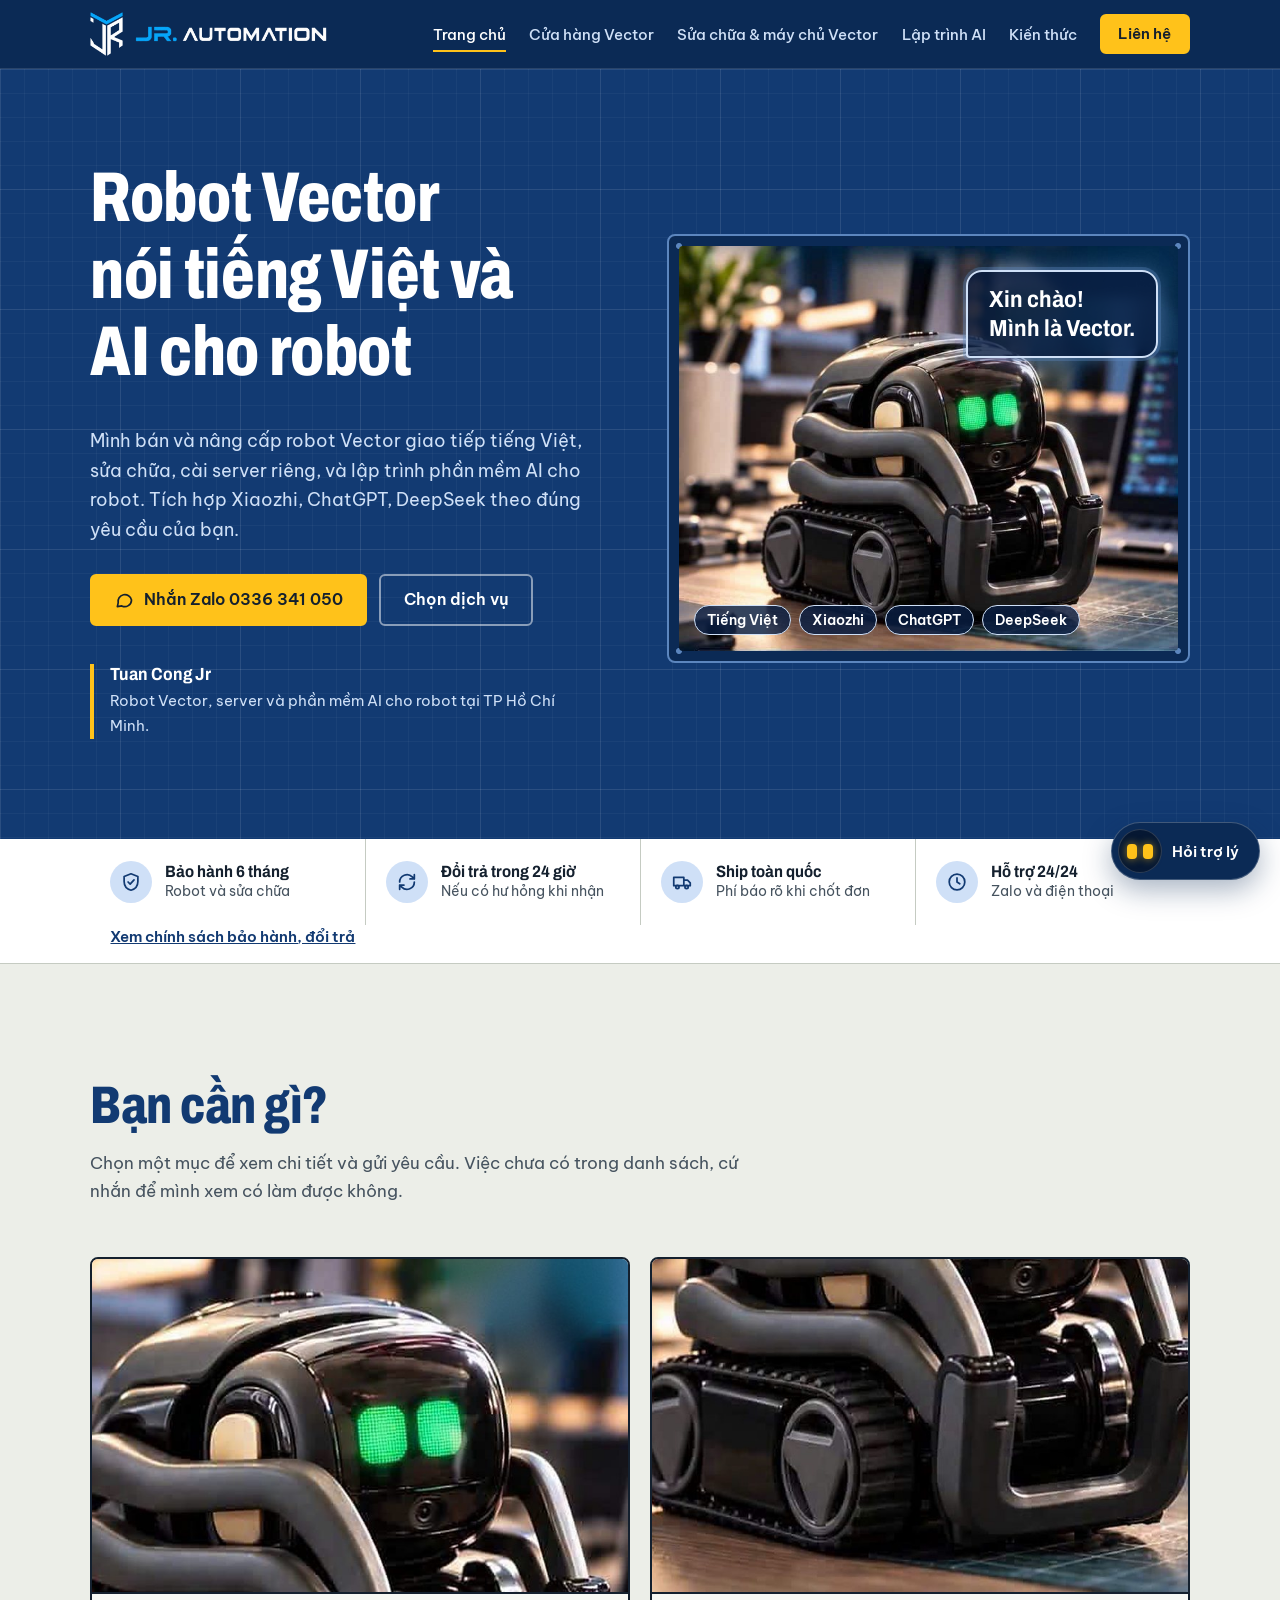
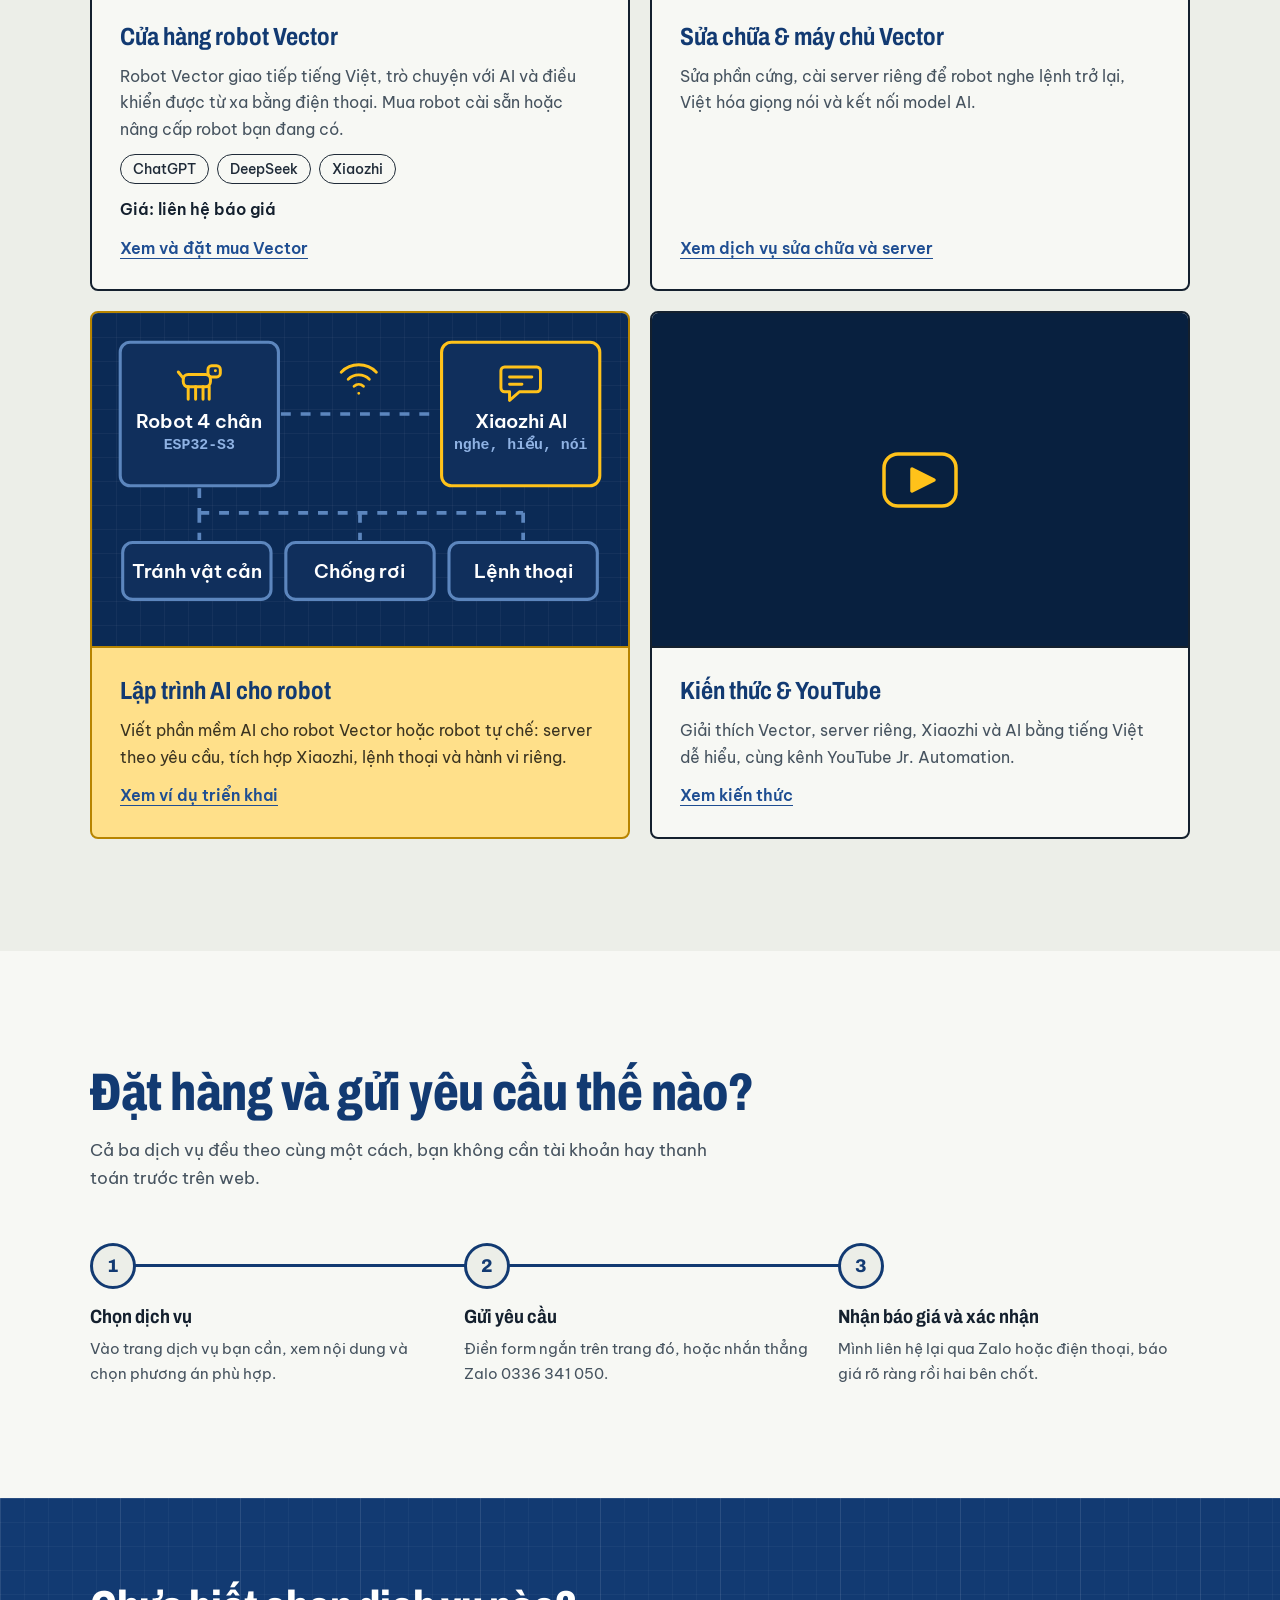
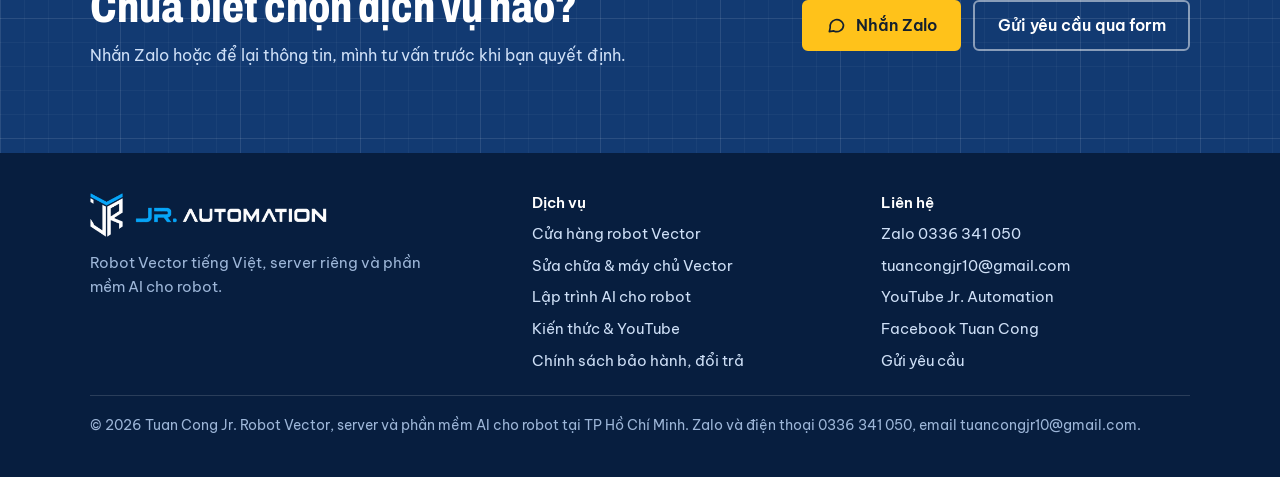
==== commit b2733443: "Thêm trang Chính sách (bảo hành, đổi trả 24 giờ, ship toàn quốc, thanh toán, bảo mật) và dải Cam kết" ====
--- a/index.html
+++ b/index.html
@@ -25,7 +25,7 @@
 
 <link rel="preload" href="assets/fonts/archivo-latin-wdth-normal.woff2" as="font" type="font/woff2" crossorigin>
 <link rel="preload" href="assets/fonts/archivo-vietnamese-wdth-normal.woff2" as="font" type="font/woff2" crossorigin>
-<link rel="stylesheet" href="assets/css/style.css?v=20261128d">
+<link rel="stylesheet" href="assets/css/style.css?v=20261128e">
 <script type="application/ld+json">
 {
   "@context": "https://schema.org",
@@ -105,6 +105,19 @@
   </div>
 </section>
 
+<section class="pledge" aria-label="Cam kết của Jr. Automation">
+  <div class="wrap">
+    <ul class="pledge__list">
+      <li class="pledge__item"><span class="pledge__ico"><svg viewBox="0 0 24 24" aria-hidden="true"><path d="M12 3 4.5 6v5.5c0 4.6 3.2 8.3 7.5 9.5 4.3-1.2 7.5-4.9 7.5-9.5V6z"/><path d="m8.8 12 2.3 2.3 4.2-4.6"/></svg></span><span><span class="pledge__k">Bảo hành 6 tháng</span><span class="pledge__v">Robot và sửa chữa</span></span></li>
+      <li class="pledge__item"><span class="pledge__ico"><svg viewBox="0 0 24 24" aria-hidden="true"><path d="M4 12a8 8 0 0 1 13.7-5.6L20 8.7M20 4v4.7h-4.7M20 12a8 8 0 0 1-13.7 5.6L4 15.3M4 20v-4.7h4.7"/></svg></span><span><span class="pledge__k">Đổi trả trong 24 giờ</span><span class="pledge__v">Nếu có hư hỏng khi nhận</span></span></li>
+      <li class="pledge__item"><span class="pledge__ico"><svg viewBox="0 0 24 24" aria-hidden="true"><path d="M3 7h11v9H3zM14 10h4l3 3v3h-7"/><circle cx="7" cy="17.5" r="1.8"/><circle cx="17" cy="17.5" r="1.8"/></svg></span><span><span class="pledge__k">Ship toàn quốc</span><span class="pledge__v">Phí báo rõ khi chốt đơn</span></span></li>
+      <li class="pledge__item"><span class="pledge__ico"><svg viewBox="0 0 24 24" aria-hidden="true"><circle cx="12" cy="12" r="8.5"/><path d="M12 7.5V12l3 2"/></svg></span><span><span class="pledge__k">Hỗ trợ 24/24</span><span class="pledge__v">Zalo và điện thoại</span></span></li>
+    </ul>
+    <p class="pledge__more"><a href="chinh-sach.html">Xem chính sách bảo hành, đổi trả</a></p>
+  </div>
+</section>
+
+
 <!-- ================= CHỌN DỊCH VỤ ================= -->
 <section class="sec" id="dich-vu" aria-labelledby="h-dv">
   <div class="wrap">
@@ -201,6 +214,7 @@
           <li><a href="vector-server.html">Sửa chữa &amp; máy chủ Vector</a></li>
           <li><a href="lap-trinh-ai.html">Lập trình AI cho robot</a></li>
           <li><a href="kien-thuc.html">Kiến thức &amp; YouTube</a></li>
+          <li><a href="chinh-sach.html">Chính sách bảo hành, đổi trả</a></li>
         </ul>
       </div>
       <div>
@@ -224,7 +238,7 @@
   <a class="btn btn--amber" href="https://zalo.me/0336341050" target="_blank" rel="noopener">Nhắn Zalo</a>
 </div>
 
-<script src="assets/js/main.js?v=20261128d" defer></script>
-<script src="assets/js/chatbot.js?v=20261128d" defer></script>
+<script src="assets/js/main.js?v=20261128e" defer></script>
+<script src="assets/js/chatbot.js?v=20261128e" defer></script>
 </body>
 </html>
--- a/assets/css/style.css
+++ b/assets/css/style.css
@@ -694,3 +694,49 @@
   .jrbot__log{scroll-behavior:auto}
 }
 @media print{.jrbot{display:none}}
+
+/* ---------- Chính sách và dải cam kết ---------- */
+.wslip{background:#fff;color:var(--ink);border-radius:6px;padding:22px 22px 18px}
+.wslip__title{font:800 1.35rem/1.2 var(--head);font-stretch:82%;color:var(--blue);padding-bottom:12px;border-bottom:2px solid var(--ink)}
+.wslip__rows{margin:0}
+.wslip__rows>div{display:flex;justify-content:space-between;align-items:baseline;gap:16px;padding:13px 0;border-bottom:1.5px dashed var(--rule)}
+.wslip__rows dt{font-weight:500;color:var(--ink-2)}
+.wslip__rows dd{margin:0;flex:none;font:800 1.5rem/1 var(--head);font-stretch:80%;color:var(--blue)}
+.wslip__foot{margin-top:14px;padding:12px 14px;background:var(--amber-soft);border-radius:6px;font-size:.98rem;line-height:1.45}
+.wslip__foot b{font-weight:600}
+
+.pol-steps{margin-top:clamp(28px,3.5vw,44px);max-width:44rem}
+.pol-steps h3,.pol-card h3{font:800 1.4rem/1.2 var(--head);font-stretch:84%;color:var(--ink);margin-bottom:14px}
+.pol-split{display:grid;grid-template-columns:minmax(0,1fr) minmax(0,1.1fr);gap:clamp(28px,5vw,72px);align-items:start}
+.pol-split .sec-head{margin-bottom:0}
+.pol-flow{counter-reset:pf;display:grid;gap:12px;list-style:none;margin:0;padding:0}
+.pol-flow li{counter-increment:pf;position:relative;padding:18px 20px 18px 66px;background:#fff;border:2px solid var(--ink);border-radius:var(--r);color:var(--ink-2)}
+.pol-flow li::before{content:counter(pf);position:absolute;left:18px;top:50%;transform:translateY(-50%);display:grid;place-items:center;width:32px;height:32px;border-radius:50%;background:var(--blue);color:#fff;font:700 1rem/1 var(--head)}
+.pol-flow b{color:var(--ink);font-weight:600}
+.pol-grid{display:grid;grid-template-columns:repeat(3,minmax(0,1fr));gap:clamp(16px,2vw,24px)}
+.pol-card{padding:clamp(22px,2.6vw,30px);background:var(--panel);border:2px solid var(--ink);border-radius:var(--r);color:var(--ink-2)}
+.pol-card a{color:var(--blue);font-weight:600}
+
+.pledge{background:#fff;border-bottom:1px solid var(--rule)}
+.pledge__list{display:grid;grid-template-columns:repeat(4,minmax(0,1fr))}
+.pledge__item{display:flex;align-items:center;gap:13px;padding:22px clamp(12px,1.6vw,22px)}
+.pledge__item+.pledge__item{border-left:1px solid var(--rule)}
+.pledge__ico{flex:none;display:grid;place-items:center;width:42px;height:42px;border-radius:50%;background:var(--ice);color:var(--blue)}
+.pledge__ico svg{width:22px;height:22px;fill:none;stroke:currentColor;stroke-width:1.9;stroke-linecap:round;stroke-linejoin:round}
+.pledge__k{display:block;font:700 1.02rem/1.25 var(--head);font-stretch:90%;color:var(--ink)}
+.pledge__v{display:block;font-size:.9rem;line-height:1.35;color:var(--ink-2)}
+.pledge__more{display:block;padding:0 0 14px clamp(12px,1.6vw,22px);font-size:.92rem}
+.pledge__more a{color:var(--blue);font-weight:600}
+
+@media (max-width:900px){
+  .pol-split{grid-template-columns:minmax(0,1fr)}
+  .pol-split .sec-head{margin-bottom:8px}
+  .pol-grid{grid-template-columns:minmax(0,1fr)}
+  .pledge__list{grid-template-columns:repeat(2,minmax(0,1fr))}
+  .pledge__item:nth-child(3){border-left:0}
+  .pledge__item:nth-child(n+3){border-top:1px solid var(--rule)}
+}
+@media (max-width:420px){
+  .pledge__item{flex-direction:column;align-items:flex-start;gap:9px;padding:18px 12px}
+  .pledge__more{text-align:left;padding-left:12px}
+}
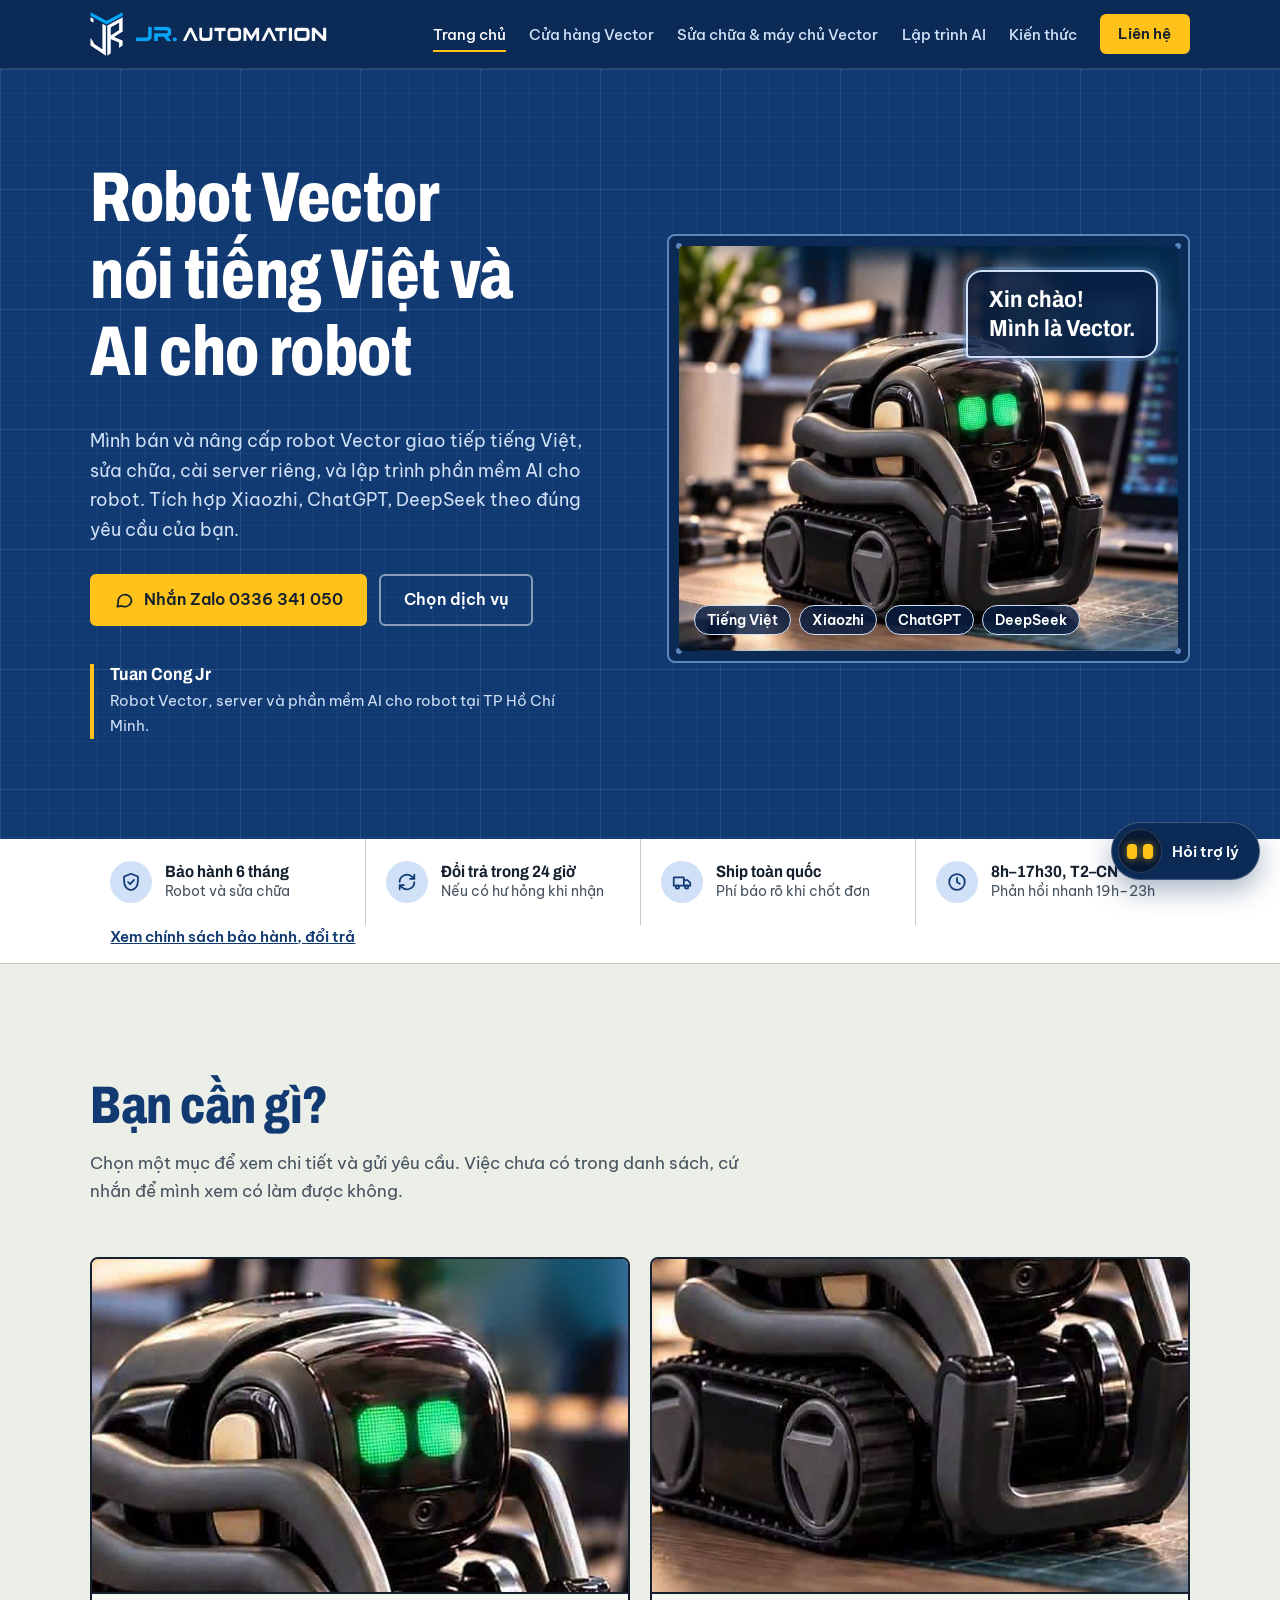
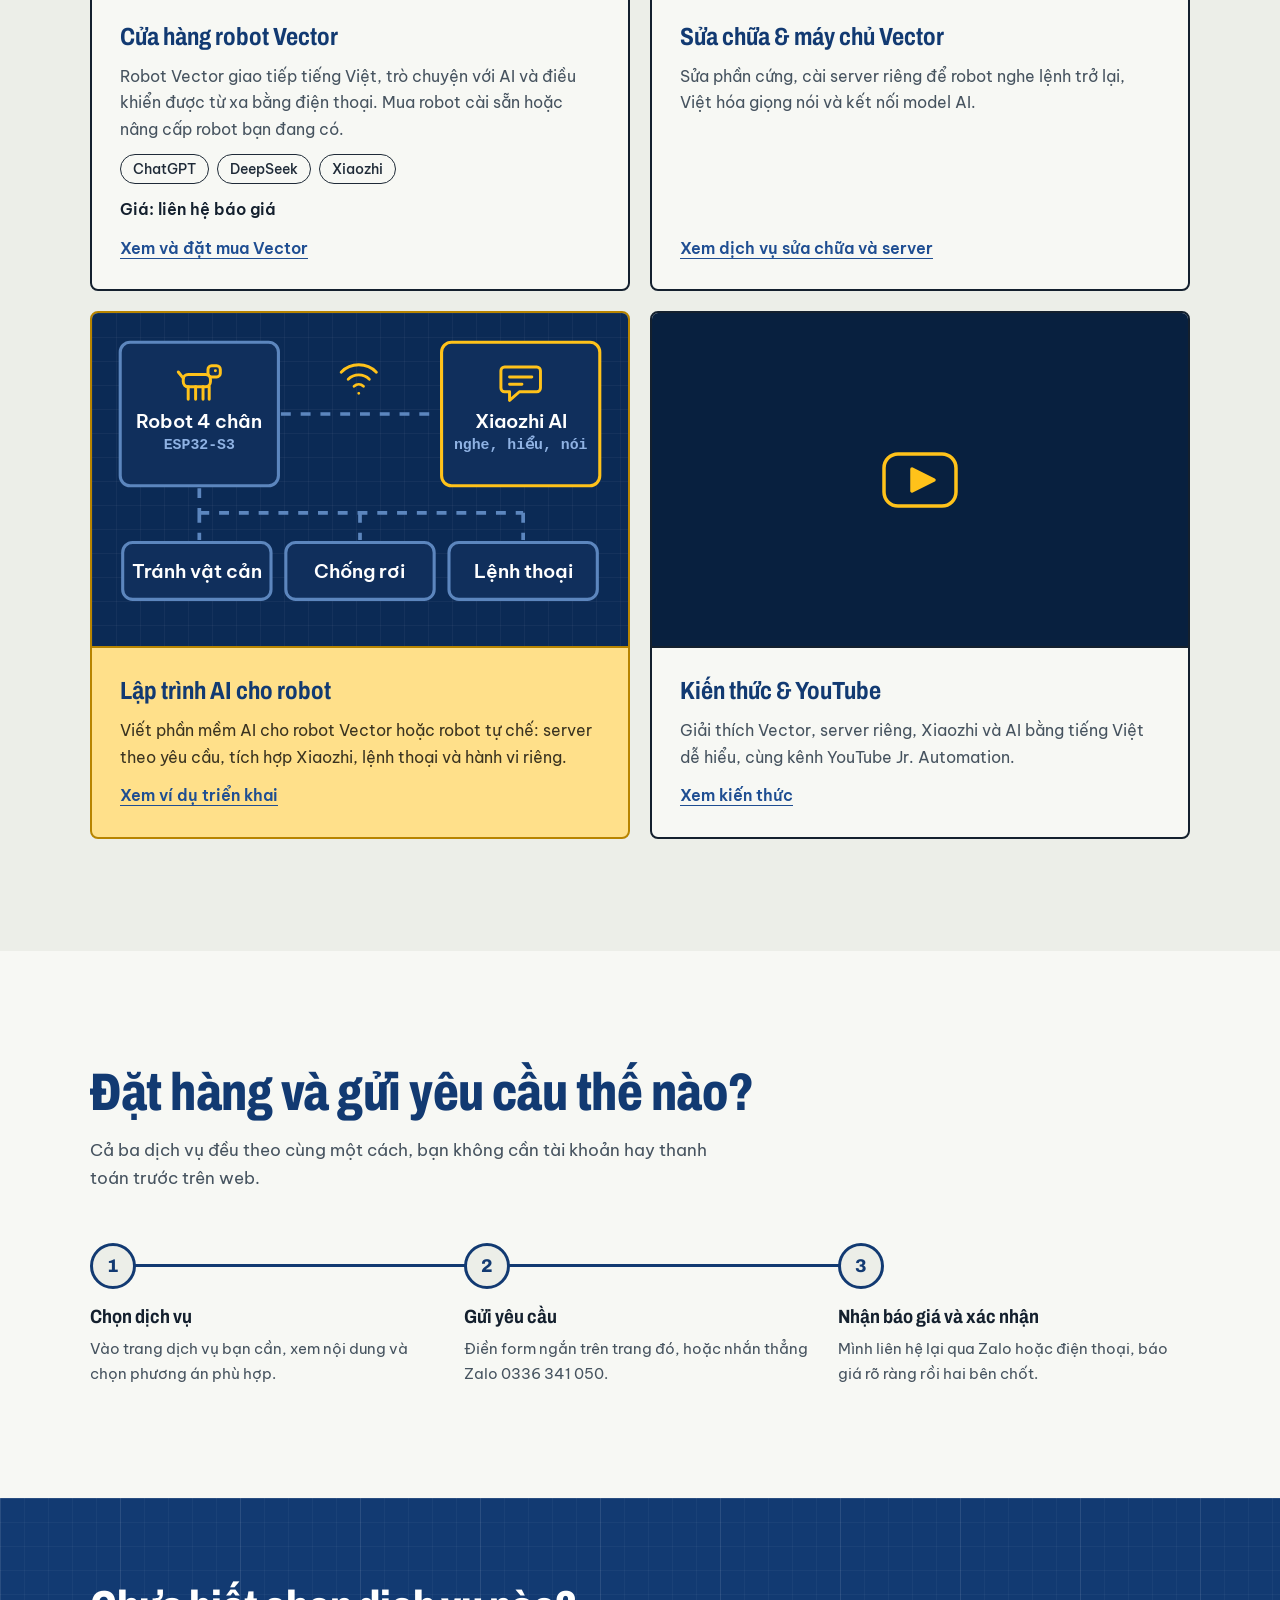
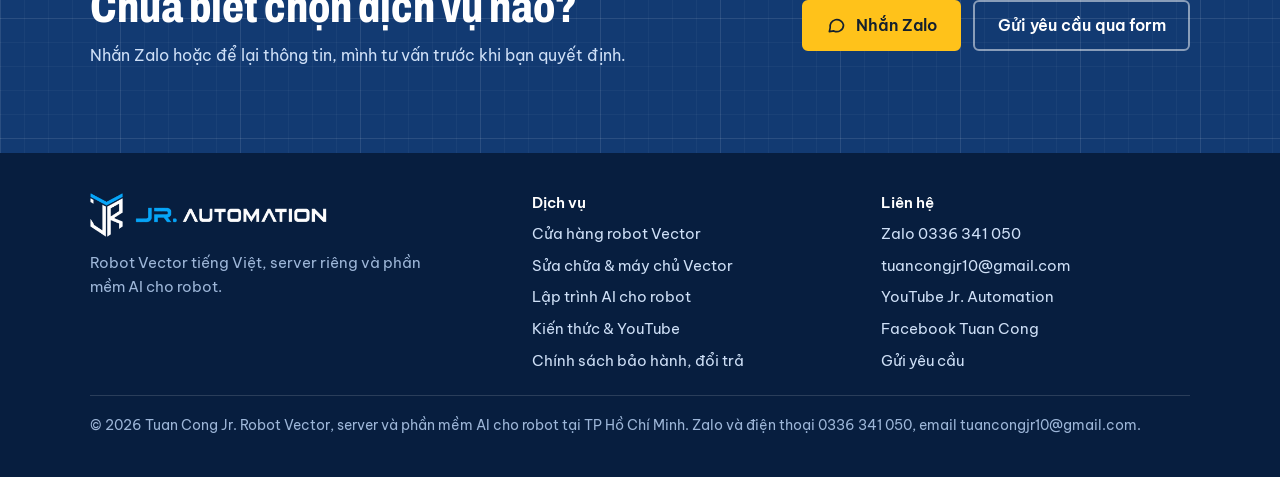
==== commit 23c51323: "Giờ làm việc 8h–17h30 từ thứ 2 đến chủ nhật, phản hồi nhanh 19h–23h: cập nhật trợ lý, dải cam kết và" ====
--- a/index.html
+++ b/index.html
@@ -111,7 +111,7 @@
       <li class="pledge__item"><span class="pledge__ico"><svg viewBox="0 0 24 24" aria-hidden="true"><path d="M12 3 4.5 6v5.5c0 4.6 3.2 8.3 7.5 9.5 4.3-1.2 7.5-4.9 7.5-9.5V6z"/><path d="m8.8 12 2.3 2.3 4.2-4.6"/></svg></span><span><span class="pledge__k">Bảo hành 6 tháng</span><span class="pledge__v">Robot và sửa chữa</span></span></li>
       <li class="pledge__item"><span class="pledge__ico"><svg viewBox="0 0 24 24" aria-hidden="true"><path d="M4 12a8 8 0 0 1 13.7-5.6L20 8.7M20 4v4.7h-4.7M20 12a8 8 0 0 1-13.7 5.6L4 15.3M4 20v-4.7h4.7"/></svg></span><span><span class="pledge__k">Đổi trả trong 24 giờ</span><span class="pledge__v">Nếu có hư hỏng khi nhận</span></span></li>
       <li class="pledge__item"><span class="pledge__ico"><svg viewBox="0 0 24 24" aria-hidden="true"><path d="M3 7h11v9H3zM14 10h4l3 3v3h-7"/><circle cx="7" cy="17.5" r="1.8"/><circle cx="17" cy="17.5" r="1.8"/></svg></span><span><span class="pledge__k">Ship toàn quốc</span><span class="pledge__v">Phí báo rõ khi chốt đơn</span></span></li>
-      <li class="pledge__item"><span class="pledge__ico"><svg viewBox="0 0 24 24" aria-hidden="true"><circle cx="12" cy="12" r="8.5"/><path d="M12 7.5V12l3 2"/></svg></span><span><span class="pledge__k">Hỗ trợ 24/24</span><span class="pledge__v">Zalo và điện thoại</span></span></li>
+      <li class="pledge__item"><span class="pledge__ico"><svg viewBox="0 0 24 24" aria-hidden="true"><circle cx="12" cy="12" r="8.5"/><path d="M12 7.5V12l3 2"/></svg></span><span><span class="pledge__k"><span class="nw">8h–17h30</span>, <span class="nw">T2–CN</span></span><span class="pledge__v">Phản hồi nhanh <span class="nw">19h–23h</span></span></span></li>
     </ul>
     <p class="pledge__more"><a href="chinh-sach.html">Xem chính sách bảo hành, đổi trả</a></p>
   </div>
@@ -239,6 +239,6 @@
 </div>
 
 <script src="assets/js/main.js?v=20261128e" defer></script>
-<script src="assets/js/chatbot.js?v=20261128e" defer></script>
+<script src="assets/js/chatbot.js?v=20261128i" defer></script>
 </body>
 </html>
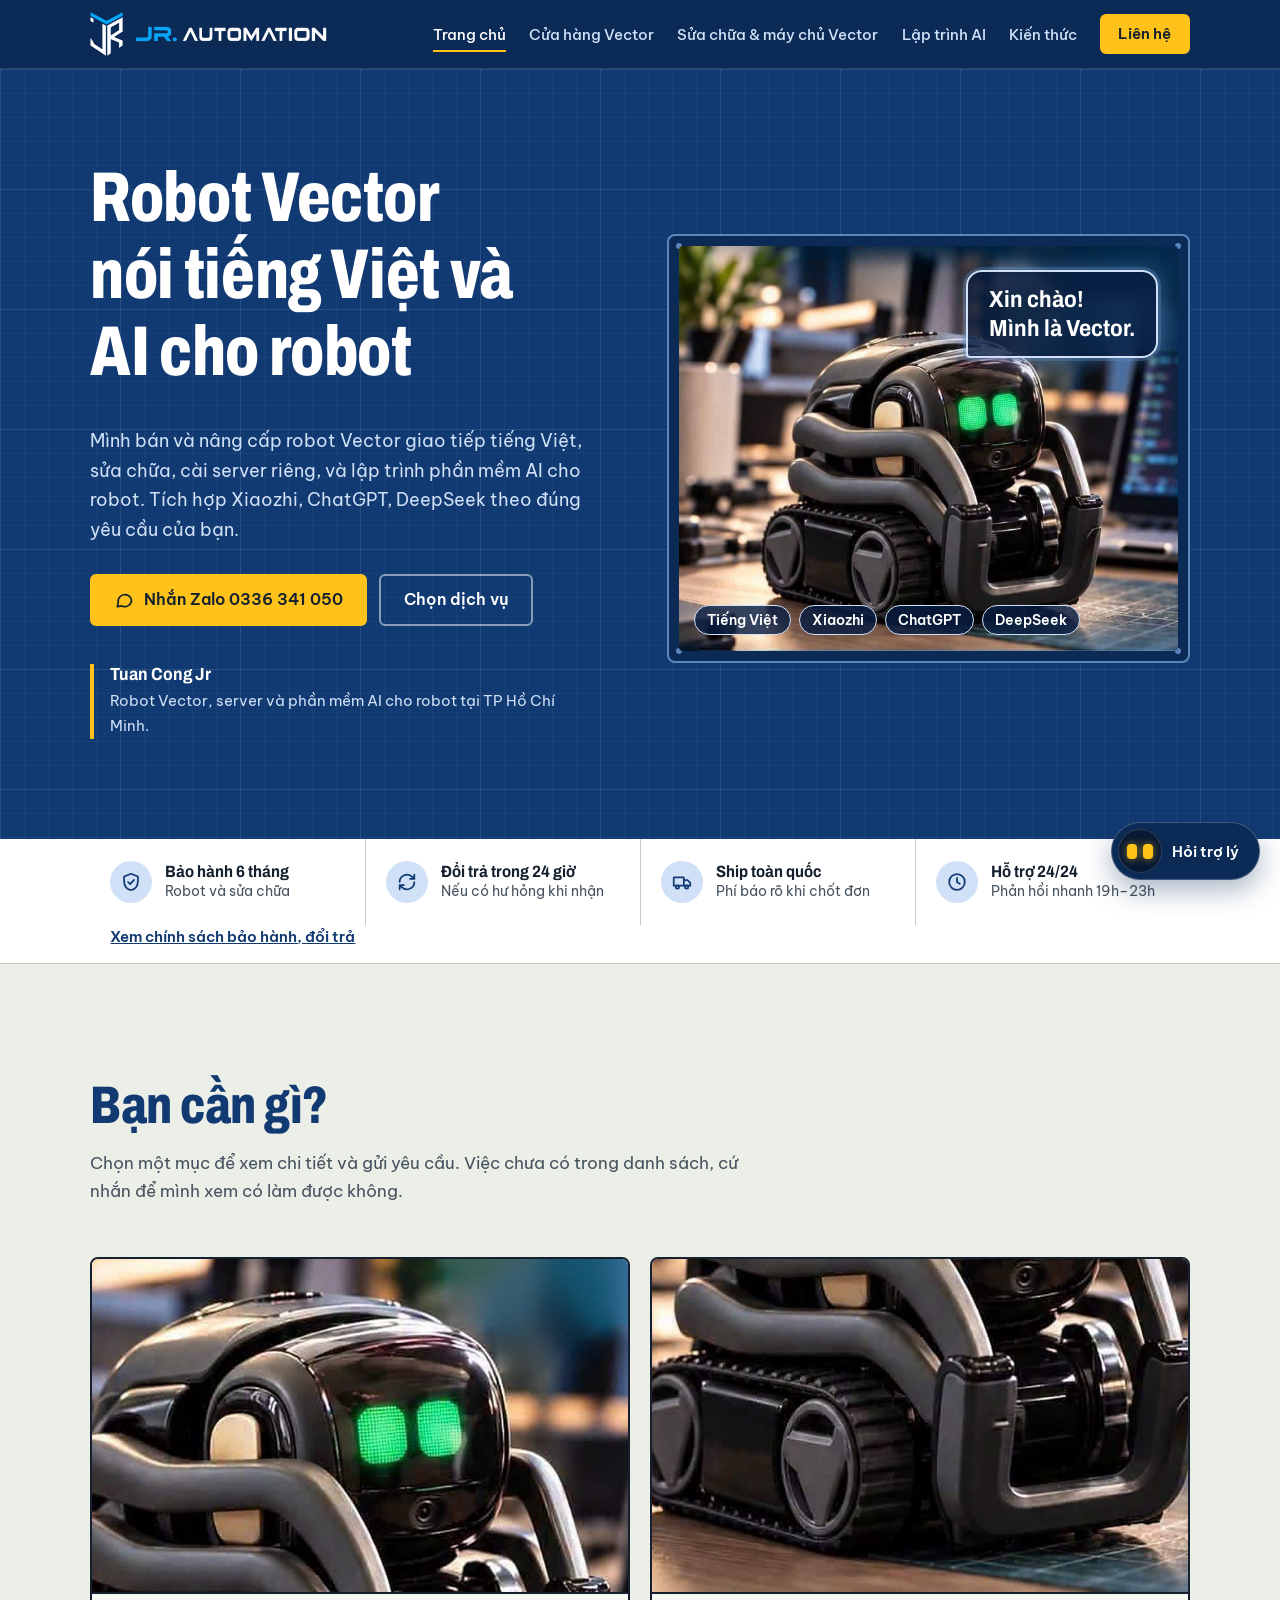
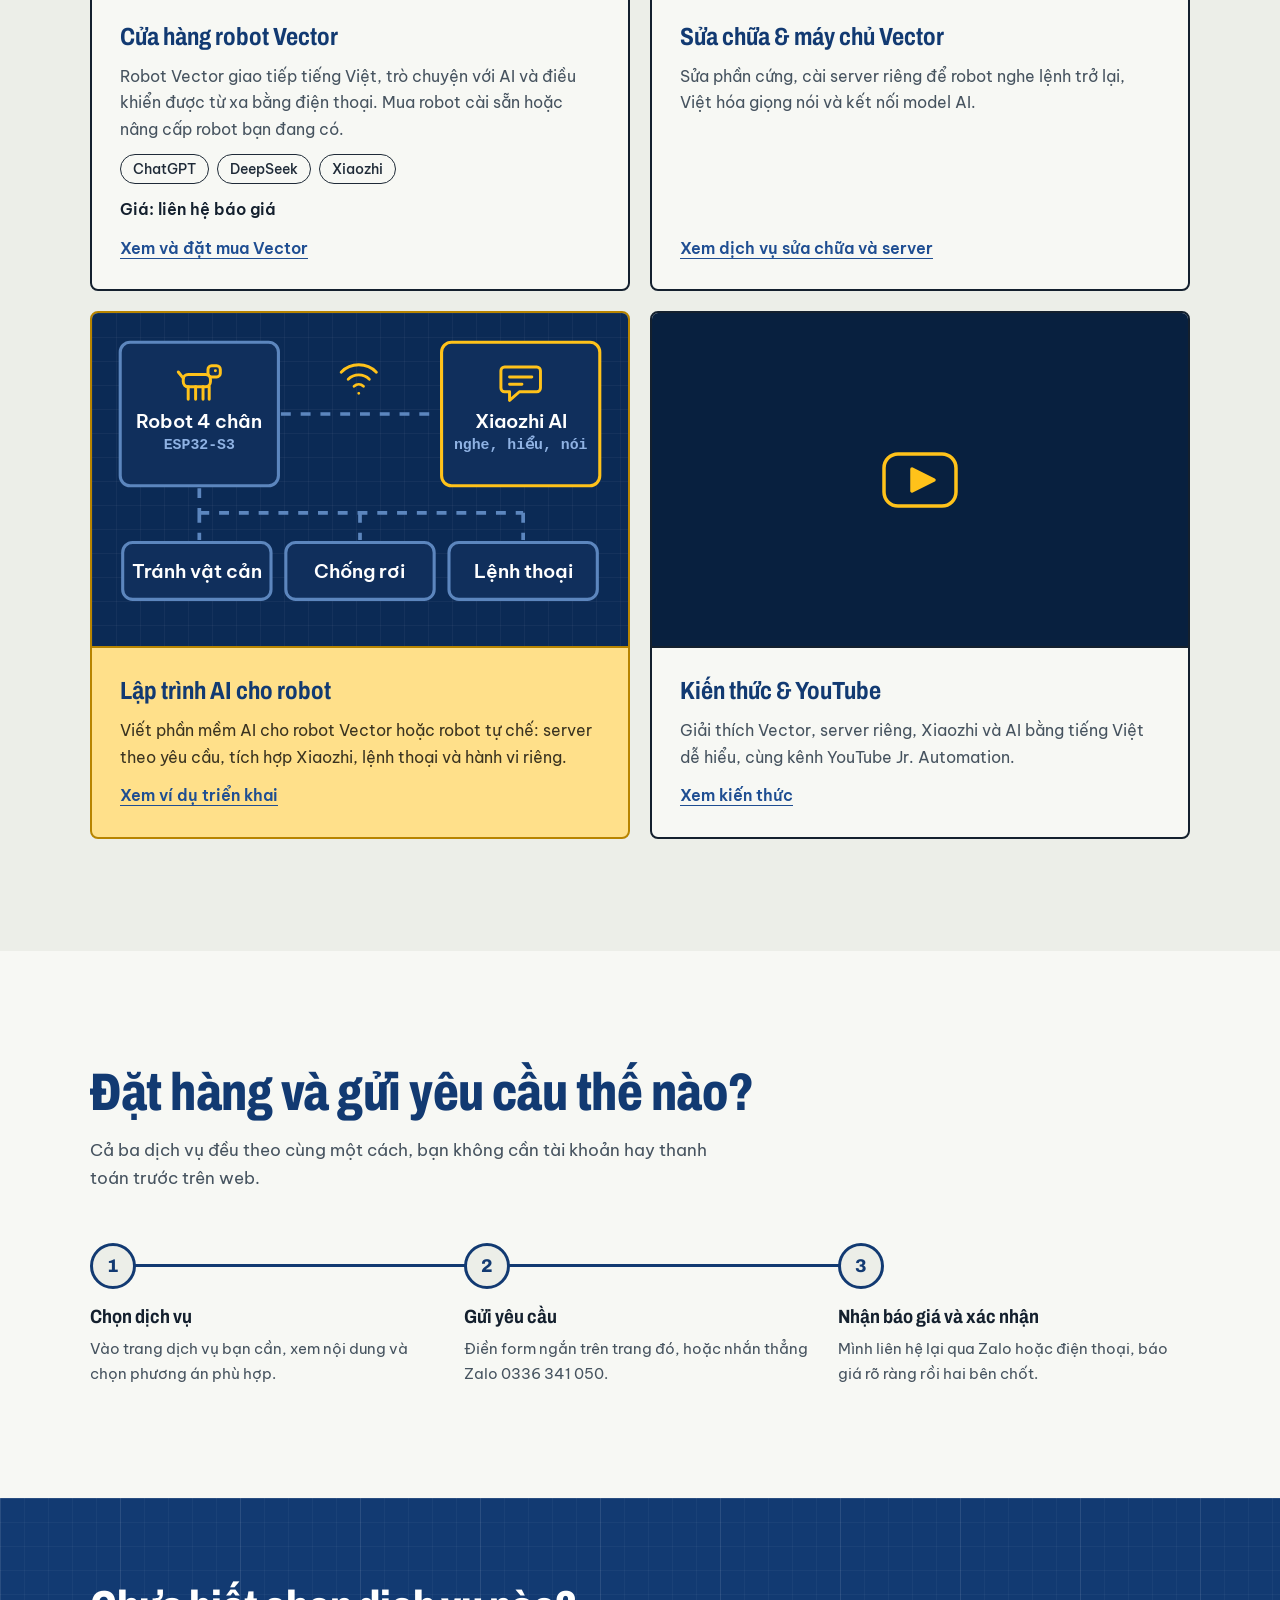
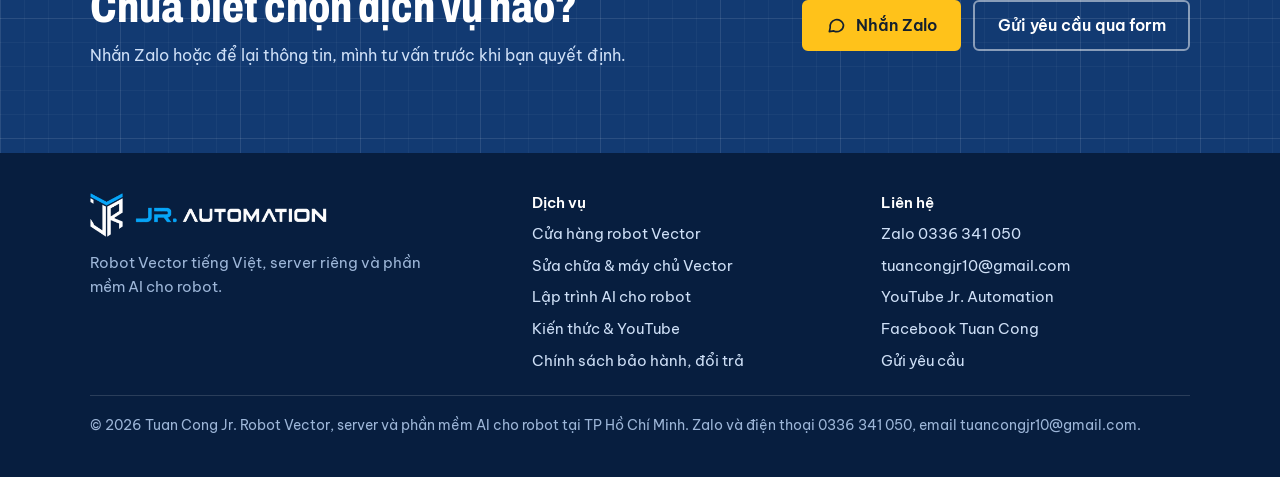
==== commit 074e9f78: "Trợ lý và web: nhận hỗ trợ khách hàng 24/24, phản hồi nhanh nhất 19h–23h Co-Authored-By: Claude Opus" ====
--- a/index.html
+++ b/index.html
@@ -111,7 +111,7 @@
       <li class="pledge__item"><span class="pledge__ico"><svg viewBox="0 0 24 24" aria-hidden="true"><path d="M12 3 4.5 6v5.5c0 4.6 3.2 8.3 7.5 9.5 4.3-1.2 7.5-4.9 7.5-9.5V6z"/><path d="m8.8 12 2.3 2.3 4.2-4.6"/></svg></span><span><span class="pledge__k">Bảo hành 6 tháng</span><span class="pledge__v">Robot và sửa chữa</span></span></li>
       <li class="pledge__item"><span class="pledge__ico"><svg viewBox="0 0 24 24" aria-hidden="true"><path d="M4 12a8 8 0 0 1 13.7-5.6L20 8.7M20 4v4.7h-4.7M20 12a8 8 0 0 1-13.7 5.6L4 15.3M4 20v-4.7h4.7"/></svg></span><span><span class="pledge__k">Đổi trả trong 24 giờ</span><span class="pledge__v">Nếu có hư hỏng khi nhận</span></span></li>
       <li class="pledge__item"><span class="pledge__ico"><svg viewBox="0 0 24 24" aria-hidden="true"><path d="M3 7h11v9H3zM14 10h4l3 3v3h-7"/><circle cx="7" cy="17.5" r="1.8"/><circle cx="17" cy="17.5" r="1.8"/></svg></span><span><span class="pledge__k">Ship toàn quốc</span><span class="pledge__v">Phí báo rõ khi chốt đơn</span></span></li>
-      <li class="pledge__item"><span class="pledge__ico"><svg viewBox="0 0 24 24" aria-hidden="true"><circle cx="12" cy="12" r="8.5"/><path d="M12 7.5V12l3 2"/></svg></span><span><span class="pledge__k"><span class="nw">8h–17h30</span>, <span class="nw">T2–CN</span></span><span class="pledge__v">Phản hồi nhanh <span class="nw">19h–23h</span></span></span></li>
+      <li class="pledge__item"><span class="pledge__ico"><svg viewBox="0 0 24 24" aria-hidden="true"><circle cx="12" cy="12" r="8.5"/><path d="M12 7.5V12l3 2"/></svg></span><span><span class="pledge__k">Hỗ trợ 24/24</span><span class="pledge__v">Phản hồi nhanh <span class="nw">19h–23h</span></span></span></li>
     </ul>
     <p class="pledge__more"><a href="chinh-sach.html">Xem chính sách bảo hành, đổi trả</a></p>
   </div>
@@ -239,6 +239,6 @@
 </div>
 
 <script src="assets/js/main.js?v=20261128e" defer></script>
-<script src="assets/js/chatbot.js?v=20261128i" defer></script>
+<script src="assets/js/chatbot.js?v=20261128j" defer></script>
 </body>
 </html>
